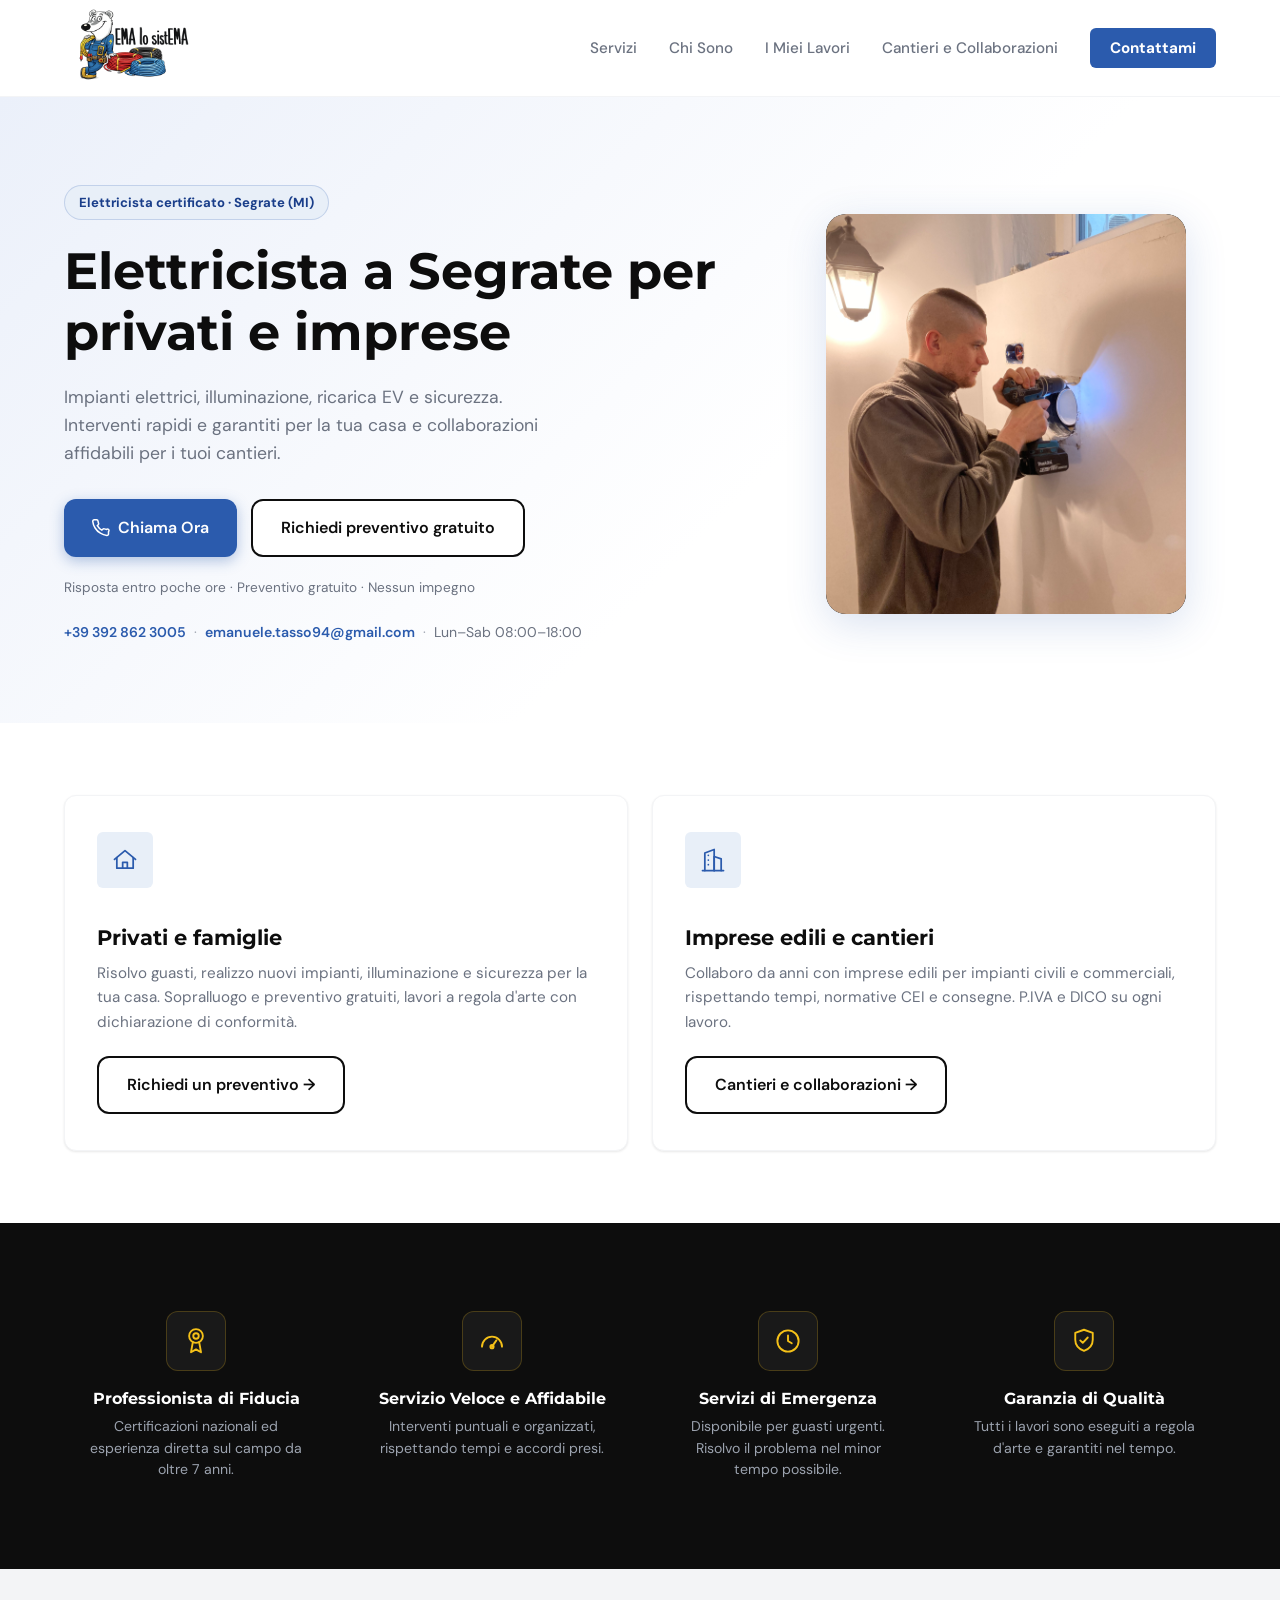
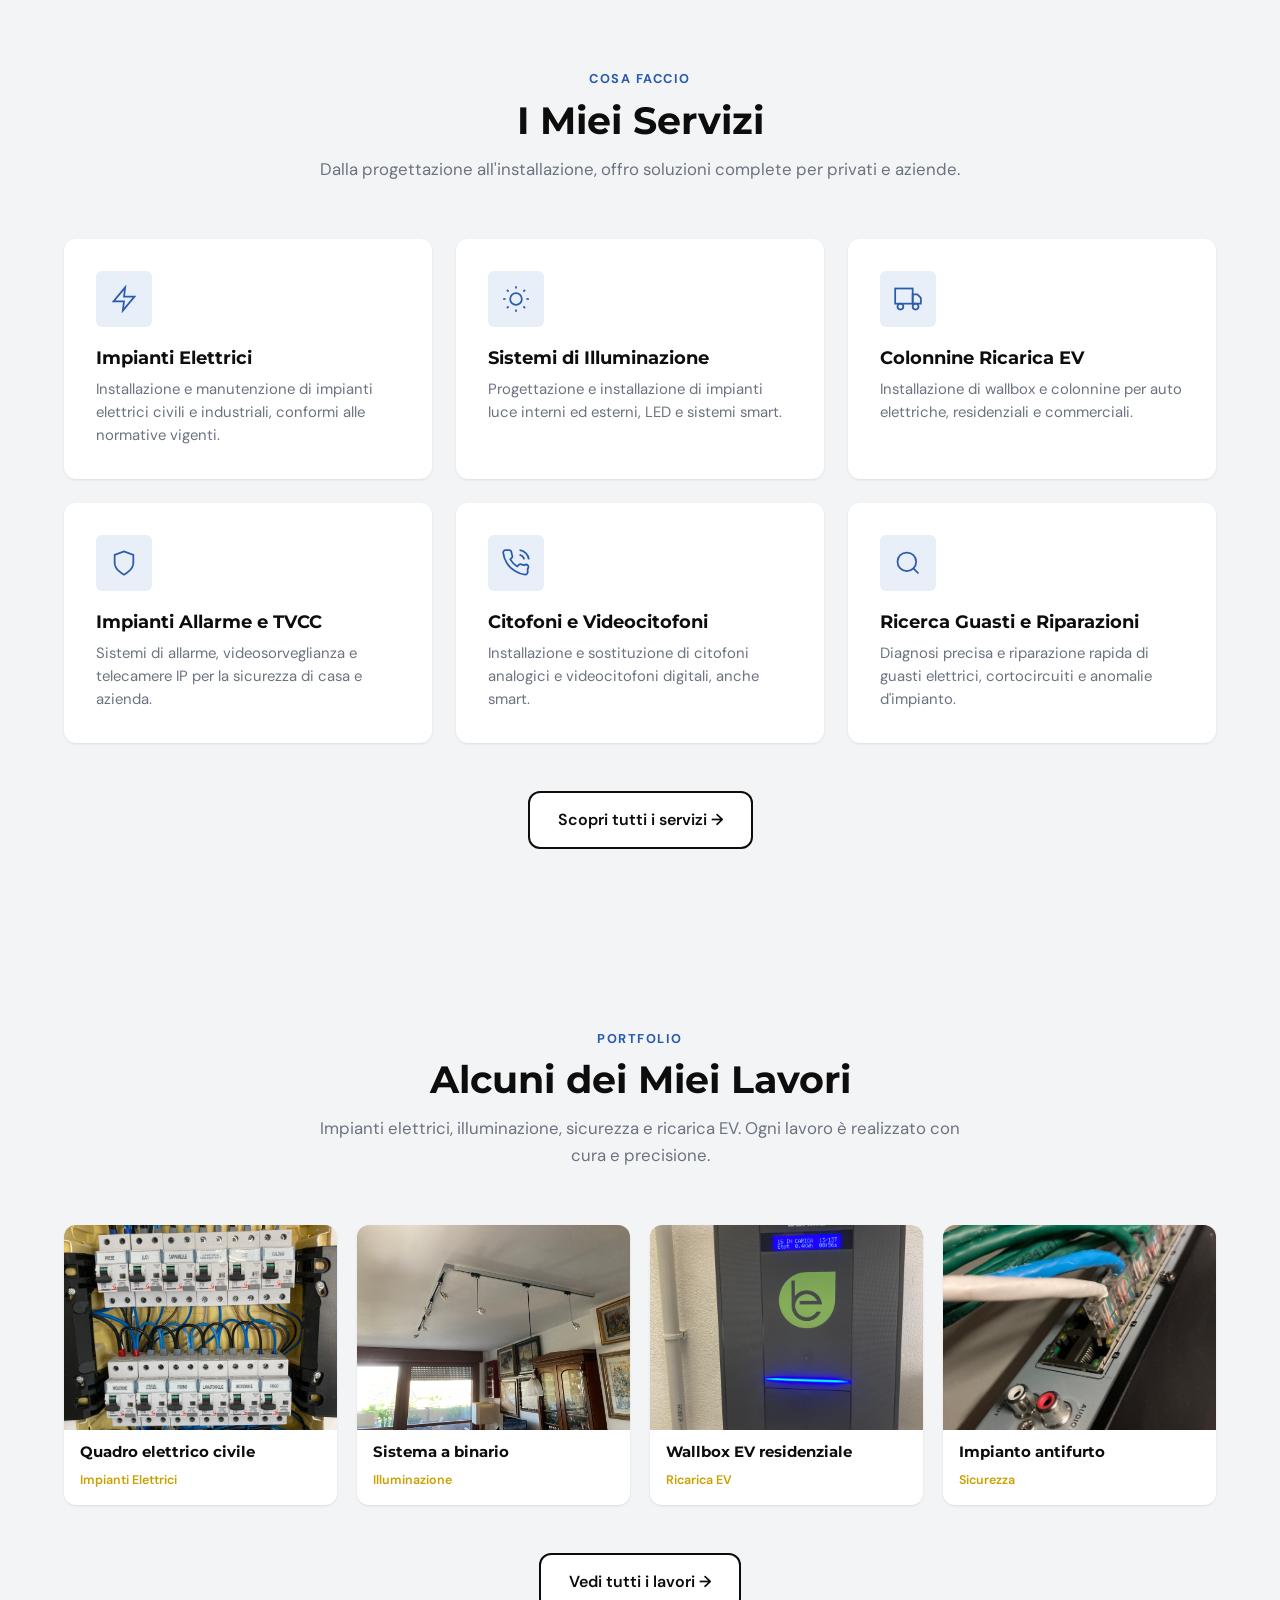
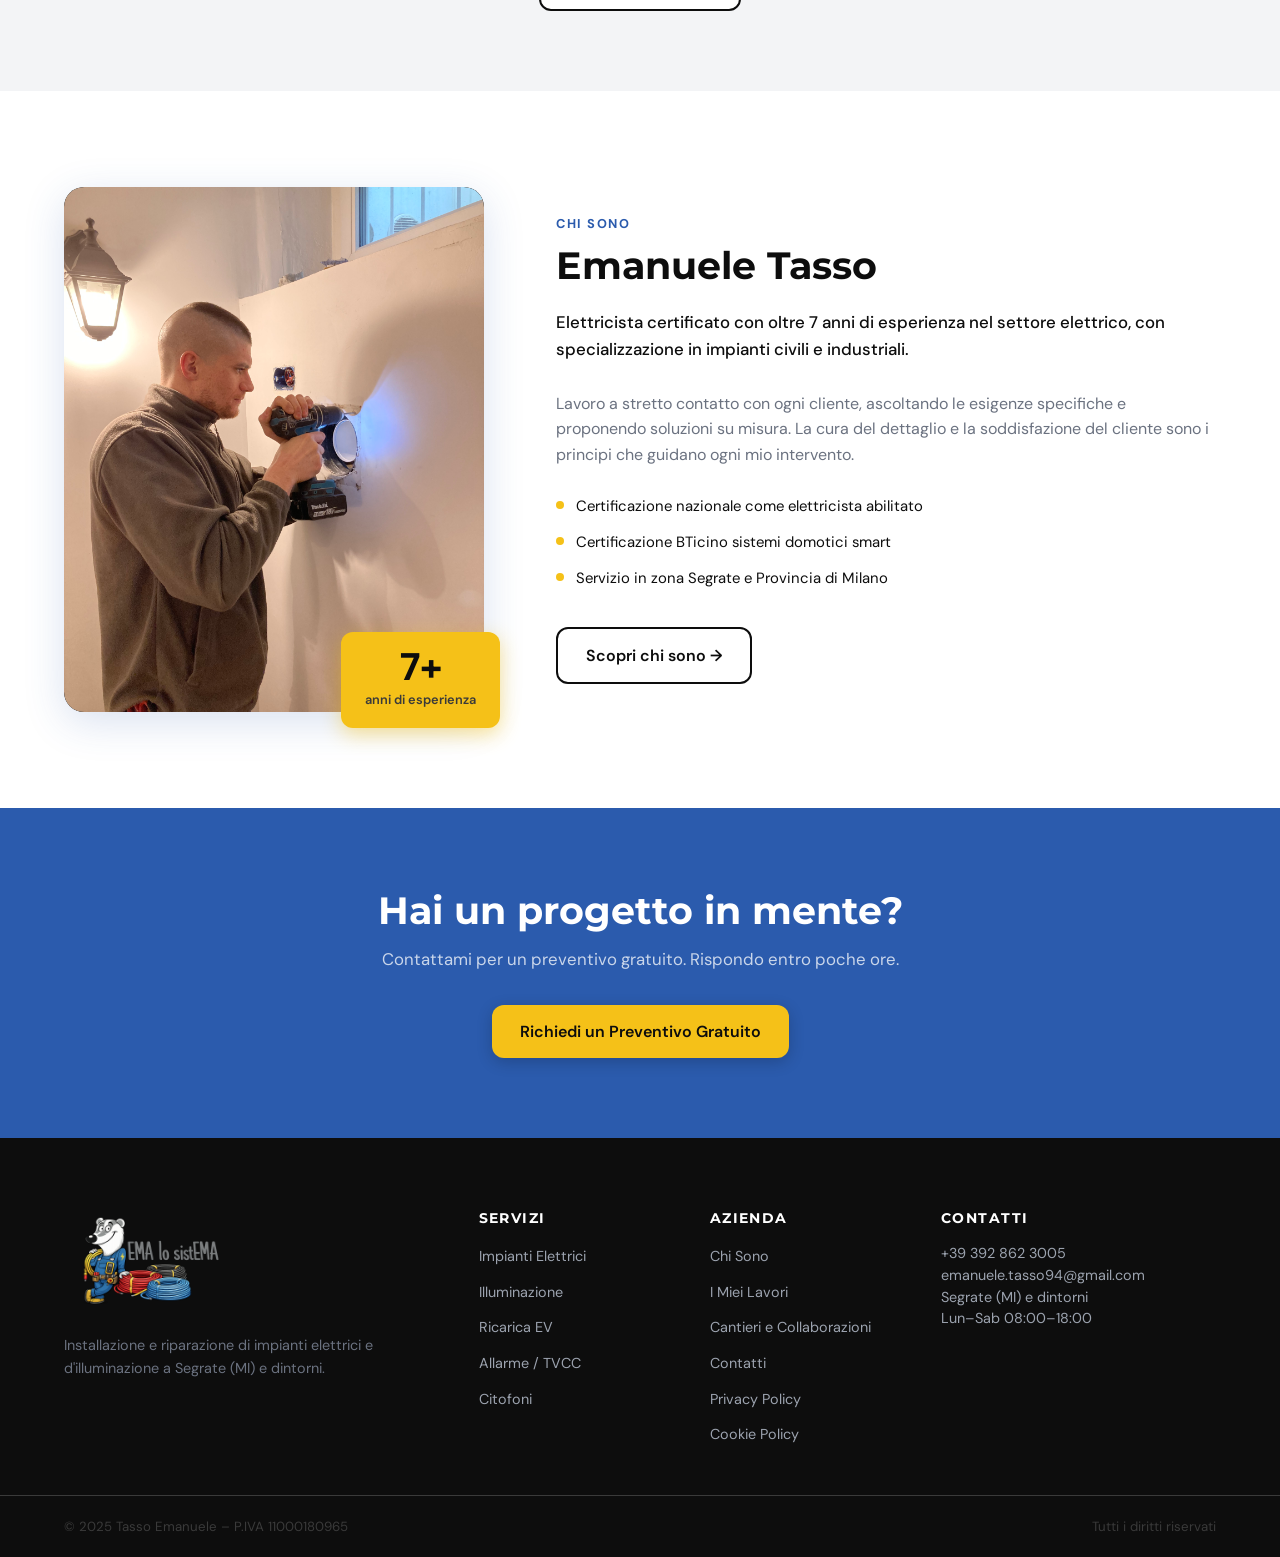
==== index.html @ 98654648 "Aggiungi area imprese edili, blocco home e FAQ B2B - Nuova pagina cantieri-collaborazioni.html (stil" ====
<!DOCTYPE html>
<html lang="it">
<head>
  <meta charset="UTF-8" />
  <meta name="viewport" content="width=device-width, initial-scale=1.0" />
  <meta name="description" content="Ema Lo Sistema – Installazione e riparazione di impianti elettrici e d'illuminazione a Segrate. Contatta Emanuele Tasso, elettricista certificato con oltre 7 anni di esperienza." />
  <meta name="keywords" content="elettricista Segrate, impianti elettrici, illuminazione, colonnine ricarica auto elettriche, impianti allarme, videosorveglianza, citofoni, Emanuele Tasso" />
  <title>Ema Lo Sistema – Elettricista a Segrate</title>
  <link rel="stylesheet" href="css/style.css" />
  <link rel="preconnect" href="https://fonts.googleapis.com" />
  <link rel="preconnect" href="https://fonts.gstatic.com" crossorigin />
  <link href="https://fonts.googleapis.com/css2?family=Montserrat:wght@700;800;900&family=DM+Sans:wght@400;500;600&display=swap" rel="stylesheet" />
  <script type="application/ld+json">
  {
    "@context": "https://schema.org",
    "@type": "Electrician",
    "name": "Ema Lo Sistema – Emanuele Tasso",
    "image": "https://biancafalcone95.github.io/EmaLoSistEMA/images/profilo.jpg",
    "logo": "https://biancafalcone95.github.io/EmaLoSistEMA/images/logo.png",
    "url": "https://biancafalcone95.github.io/EmaLoSistEMA/",
    "telephone": "+39 392 862 3005",
    "email": "emanuele.tasso94@gmail.com",
    "priceRange": "€€",
    "address": {
      "@type": "PostalAddress",
      "addressLocality": "Segrate",
      "addressRegion": "MI",
      "addressCountry": "IT"
    },
    "areaServed": [
      { "@type": "City", "name": "Segrate" },
      { "@type": "City", "name": "Pioltello" },
      { "@type": "City", "name": "Vimodrone" },
      { "@type": "City", "name": "Cernusco sul Naviglio" },
      { "@type": "City", "name": "San Donato Milanese" },
      { "@type": "City", "name": "Milano" }
    ],
    "openingHoursSpecification": [
      {
        "@type": "OpeningHoursSpecification",
        "dayOfWeek": ["Monday","Tuesday","Wednesday","Thursday","Friday","Saturday"],
        "opens": "08:00",
        "closes": "18:00"
      }
    ],
    "description": "Elettricista certificato a Segrate (MI) con oltre 7 anni di esperienza. Installazione e riparazione di impianti elettrici, illuminazione LED, colonnine di ricarica EV, allarmi, videosorveglianza e citofoni.",
    "founder": {
      "@type": "Person",
      "name": "Emanuele Tasso",
      "jobTitle": "Elettricista certificato"
    },
    "vatID": "11000180965",
    "hasOfferCatalog": {
      "@type": "OfferCatalog",
      "name": "Servizi elettrici",
      "itemListElement": [
        { "@type": "Offer", "itemOffered": { "@type": "Service", "name": "Impianti elettrici civili e industriali" } },
        { "@type": "Offer", "itemOffered": { "@type": "Service", "name": "Sistemi di illuminazione LED e smart" } },
        { "@type": "Offer", "itemOffered": { "@type": "Service", "name": "Colonnine ricarica EV / wallbox" } },
        { "@type": "Offer", "itemOffered": { "@type": "Service", "name": "Impianti allarme e videosorveglianza TVCC" } },
        { "@type": "Offer", "itemOffered": { "@type": "Service", "name": "Citofoni e videocitofoni" } },
        { "@type": "Offer", "itemOffered": { "@type": "Service", "name": "Ricerca guasti e riparazioni" } }
      ]
    }
  }
  </script>
</head>
<body>

  <!-- ===== HEADER ===== -->
  <header class="site-header" id="top">
    <div class="container header-inner">
      <a href="index.html" class="logo">
        <img src="images/logo.png" alt="Ema Lo Sistema" />
      </a>
      <nav class="main-nav" id="main-nav">
        <ul>
          <li><a href="servizi.html">Servizi</a></li>
          <li><a href="chi-siamo.html">Chi Sono</a></li>
          <li><a href="portfolio.html">I Miei Lavori</a></li>
          <li><a href="cantieri-collaborazioni.html">Cantieri e Collaborazioni</a></li>
          <li><a href="contatti.html" class="nav-cta">Contattami</a></li>
        </ul>
      </nav>
      <button class="burger" id="burger" aria-label="Menu" aria-expanded="false">
        <span></span><span></span><span></span>
      </button>
    </div>
  </header>

  <!-- ===== HERO ===== -->
  <section class="hero" id="hero">
    <div class="container hero-inner">
      <div class="hero-text">
        <span class="hero-badge">Elettricista certificato · Segrate (MI)</span>
        <h1>Elettricista a Segrate per privati e imprese</h1>
        <p class="hero-sub">Impianti elettrici, illuminazione, ricarica EV e sicurezza. Interventi rapidi e garantiti per la tua casa e collaborazioni affidabili per i tuoi cantieri.</p>
        <div class="hero-ctas">
          <a href="tel:+393928623005" class="btn btn-primary">
            <svg viewBox="0 0 24 24" fill="none" stroke="currentColor" stroke-width="2"><path d="M22 16.92v3a2 2 0 0 1-2.18 2 19.79 19.79 0 0 1-8.63-3.07A19.5 19.5 0 0 1 4.14 12 19.79 19.79 0 0 1 1.07 3.4 2 2 0 0 1 3.05 1h3a2 2 0 0 1 2 1.72c.127.96.361 1.903.7 2.81a2 2 0 0 1-.45 2.11L7.09 8.91a16 16 0 0 0 6 6l1.27-1.27a2 2 0 0 1 2.11-.45c.907.339 1.85.573 2.81.7A2 2 0 0 1 22 16.92z"/></svg>
            Chiama Ora
          </a>
          <a href="contatti.html" class="btn btn-secondary">Richiedi preventivo gratuito</a>
        </div>
        <p class="hero-reassurance">Risposta entro poche ore · Preventivo gratuito · Nessun impegno</p>
        <div class="hero-contact-bar">
          <a href="tel:+393928623005">+39 392 862 3005</a>
          <span class="sep">·</span>
          <a href="mailto:emanuele.tasso94@gmail.com">emanuele.tasso94@gmail.com</a>
          <span class="sep">·</span>
          <span>Lun–Sab 08:00–18:00</span>
        </div>
      </div>
      <div class="hero-image">
        <div class="hero-image-placeholder">
          <img src="images/profilo.jpg" alt="Emanuele Tasso – Elettricista" class="hero-photo" />
        </div>
      </div>
    </div>
  </section>

  <!-- ===== A CHI MI RIVOLGO ===== -->
  <section class="audience">
    <div class="container">
      <div class="audience-grid">
        <div class="audience-card">
          <div class="service-icon-wrap">
            <svg viewBox="0 0 24 24" fill="none" stroke="currentColor" stroke-width="1.5" stroke-linecap="round" stroke-linejoin="round"><path d="M3 11.5 12 4l9 7.5"/><path d="M5 10v9h14v-9"/><path d="M10 19v-5h4v5"/></svg>
          </div>
          <h3>Privati e famiglie</h3>
          <p>Risolvo guasti, realizzo nuovi impianti, illuminazione e sicurezza per la tua casa. Sopralluogo e preventivo gratuiti, lavori a regola d'arte con dichiarazione di conformità.</p>
          <a href="contatti.html" class="btn btn-secondary">Richiedi un preventivo →</a>
        </div>
        <div class="audience-card">
          <div class="service-icon-wrap">
            <svg viewBox="0 0 24 24" fill="none" stroke="currentColor" stroke-width="1.5" stroke-linecap="round" stroke-linejoin="round"><path d="M3 21h18"/><path d="M5 21V6l8-3v18"/><path d="M13 21V9l6 2v10"/><path d="M8 8h0M8 12h0M8 16h0"/></svg>
          </div>
          <h3>Imprese edili e cantieri</h3>
          <p>Collaboro da anni con imprese edili per impianti civili e commerciali, rispettando tempi, normative CEI e consegne. P.IVA e DICO su ogni lavoro.</p>
          <a href="cantieri-collaborazioni.html" class="btn btn-secondary">Cantieri e collaborazioni →</a>
        </div>
      </div>
    </div>
  </section>

  <!-- ===== VALUE PROPS ===== -->
  <section class="value-props">
    <div class="container value-grid">
      <div class="value-card">
        <div class="value-icon">
          <svg viewBox="0 0 24 24" fill="none" stroke="currentColor" stroke-width="1.5" stroke-linecap="round" stroke-linejoin="round"><circle cx="12" cy="8" r="5.5"/><circle cx="12" cy="8" r="2.2"/><path d="M9.5 12.7 8 21l4-2.3L16 21l-1.5-8.3"/></svg>
        </div>
        <h3>Professionista di Fiducia</h3>
        <p>Certificazioni nazionali ed esperienza diretta sul campo da oltre 7 anni.</p>
      </div>
      <div class="value-card">
        <div class="value-icon">
          <svg viewBox="0 0 24 24" fill="none" stroke="currentColor" stroke-width="1.5" stroke-linecap="round" stroke-linejoin="round"><path d="M4 16.5a8 8 0 0 1 16 0"/><path d="M12 16.5 15.5 11.5"/><circle cx="12" cy="16.5" r="1.3"/></svg>
        </div>
        <h3>Servizio Veloce e Affidabile</h3>
        <p>Interventi puntuali e organizzati, rispettando tempi e accordi presi.</p>
      </div>
      <div class="value-card">
        <div class="value-icon">
          <svg viewBox="0 0 24 24" fill="none" stroke="currentColor" stroke-width="1.5" stroke-linecap="round" stroke-linejoin="round"><circle cx="12" cy="12" r="8.5"/><path d="M12 7.5V12l3 1.8"/></svg>
        </div>
        <h3>Servizi di Emergenza</h3>
        <p>Disponibile per guasti urgenti. Risolvo il problema nel minor tempo possibile.</p>
      </div>
      <div class="value-card">
        <div class="value-icon">
          <svg viewBox="0 0 24 24" fill="none" stroke="currentColor" stroke-width="1.5" stroke-linecap="round" stroke-linejoin="round"><path d="M12 3 19 5.5v5.5c0 4.4-2.9 7.4-7 8.9-4.1-1.5-7-4.5-7-8.9V5.5L12 3z"/><path d="M9 11.5l2 2 4-4.3"/></svg>
        </div>
        <h3>Garanzia di Qualità</h3>
        <p>Tutti i lavori sono eseguiti a regola d'arte e garantiti nel tempo.</p>
      </div>
    </div>
  </section>

  <!-- ===== SERVIZI (PREVIEW) ===== -->
  <section class="services" id="servizi">
    <div class="container">
      <div class="section-header">
        <span class="section-label">Cosa faccio</span>
        <h2>I Miei Servizi</h2>
        <p>Dalla progettazione all'installazione, offro soluzioni complete per privati e aziende.</p>
      </div>
      <div class="services-grid">

        <div class="service-card">
          <div class="service-icon-wrap">
            <svg viewBox="0 0 24 24" fill="none" stroke="currentColor" stroke-width="1.5"><path d="M13 2L3 14h9l-1 8 10-12h-9l1-8z"/></svg>
          </div>
          <h3>Impianti Elettrici</h3>
          <p>Installazione e manutenzione di impianti elettrici civili e industriali, conformi alle normative vigenti.</p>
        </div>

        <div class="service-card">
          <div class="service-icon-wrap">
            <svg viewBox="0 0 24 24" fill="none" stroke="currentColor" stroke-width="1.5"><circle cx="12" cy="12" r="5"/><line x1="12" y1="1" x2="12" y2="3"/><line x1="12" y1="21" x2="12" y2="23"/><line x1="4.22" y1="4.22" x2="5.64" y2="5.64"/><line x1="18.36" y1="18.36" x2="19.78" y2="19.78"/><line x1="1" y1="12" x2="3" y2="12"/><line x1="21" y1="12" x2="23" y2="12"/><line x1="4.22" y1="19.78" x2="5.64" y2="18.36"/><line x1="18.36" y1="5.64" x2="19.78" y2="4.22"/></svg>
          </div>
          <h3>Sistemi di Illuminazione</h3>
          <p>Progettazione e installazione di impianti luce interni ed esterni, LED e sistemi smart.</p>
        </div>

        <div class="service-card">
          <div class="service-icon-wrap">
            <svg viewBox="0 0 24 24" fill="none" stroke="currentColor" stroke-width="1.5"><rect x="1" y="3" width="15" height="13"/><polygon points="16 8 20 8 23 11 23 16 16 16 16 8"/><circle cx="5.5" cy="18.5" r="2.5"/><circle cx="18.5" cy="18.5" r="2.5"/></svg>
          </div>
          <h3>Colonnine Ricarica EV</h3>
          <p>Installazione di wallbox e colonnine per auto elettriche, residenziali e commerciali.</p>
        </div>

        <div class="service-card">
          <div class="service-icon-wrap">
            <svg viewBox="0 0 24 24" fill="none" stroke="currentColor" stroke-width="1.5"><path d="M12 22s8-4 8-10V5l-8-3-8 3v7c0 6 8 10 8 10z"/></svg>
          </div>
          <h3>Impianti Allarme e TVCC</h3>
          <p>Sistemi di allarme, videosorveglianza e telecamere IP per la sicurezza di casa e azienda.</p>
        </div>

        <div class="service-card">
          <div class="service-icon-wrap">
            <svg viewBox="0 0 24 24" fill="none" stroke="currentColor" stroke-width="1.5"><path d="M15.05 5A5 5 0 0 1 19 8.95M15.05 1A9 9 0 0 1 23 8.94m-1 7.98v3a2 2 0 0 1-2.18 2 19.79 19.79 0 0 1-8.63-3.07A19.5 19.5 0 0 1 4.14 12 19.79 19.79 0 0 1 1.07 3.4 2 2 0 0 1 3.05 1h3a2 2 0 0 1 2 1.72c.127.96.361 1.903.7 2.81a2 2 0 0 1-.45 2.11L7.09 8.91a16 16 0 0 0 6 6l1.27-1.27a2 2 0 0 1 2.11-.45c.907.339 1.85.573 2.81.7A2 2 0 0 1 22 16.92z"/></svg>
          </div>
          <h3>Citofoni e Videocitofoni</h3>
          <p>Installazione e sostituzione di citofoni analogici e videocitofoni digitali, anche smart.</p>
        </div>

        <div class="service-card">
          <div class="service-icon-wrap">
            <svg viewBox="0 0 24 24" fill="none" stroke="currentColor" stroke-width="1.5"><circle cx="11" cy="11" r="8"/><line x1="21" y1="21" x2="16.65" y2="16.65"/></svg>
          </div>
          <h3>Ricerca Guasti e Riparazioni</h3>
          <p>Diagnosi precisa e riparazione rapida di guasti elettrici, cortocircuiti e anomalie d'impianto.</p>
        </div>

      </div>
      <div class="section-cta">
        <a href="servizi.html" class="btn btn-secondary">Scopri tutti i servizi →</a>
      </div>
    </div>
  </section>

  <!-- ===== PORTFOLIO (TEASER) ===== -->
  <section class="portfolio portfolio-teaser-section">
    <div class="container">
      <div class="section-header">
        <span class="section-label">Portfolio</span>
        <h2>Alcuni dei Miei Lavori</h2>
        <p>Impianti elettrici, illuminazione, sicurezza e ricarica EV. Ogni lavoro è realizzato con cura e precisione.</p>
      </div>
      <div class="portfolio-grid">
        <div class="portfolio-item" data-category="elettrico">
          <img src="images/portfolio/elettrico-quadro-civile.jpg" alt="Quadro elettrico civile" class="portfolio-img" loading="lazy" />
          <div class="portfolio-caption"><h4>Quadro elettrico civile</h4><span>Impianti Elettrici</span></div>
        </div>
        <div class="portfolio-item" data-category="illuminazione">
          <img src="images/portfolio/illuminazione-binario.jpg" alt="Sistema binario illuminazione" class="portfolio-img" loading="lazy" />
          <div class="portfolio-caption"><h4>Sistema a binario</h4><span>Illuminazione</span></div>
        </div>
        <div class="portfolio-item" data-category="ev">
          <img src="images/portfolio/ev-wallbox.jpg" alt="Wallbox EV installata" class="portfolio-img" loading="lazy" />
          <div class="portfolio-caption"><h4>Wallbox EV residenziale</h4><span>Ricarica EV</span></div>
        </div>
        <div class="portfolio-item" data-category="sicurezza">
          <img src="images/portfolio/sicurezza-allarme-1.jpg" alt="Impianto allarme" class="portfolio-img" loading="lazy" />
          <div class="portfolio-caption"><h4>Impianto antifurto</h4><span>Sicurezza</span></div>
        </div>
      </div>
      <div class="section-cta">
        <a href="portfolio.html" class="btn btn-secondary">Vedi tutti i lavori →</a>
      </div>
    </div>
  </section>

  <!-- ===== CHI SONO (TEASER) ===== -->
  <section class="about" id="chi-sono">
    <div class="container about-inner">
      <div class="about-image">
        <div class="about-image-placeholder">
          <img src="images/profilo.jpg" alt="Emanuele Tasso" class="about-photo" />
        </div>
        <div class="about-badge">
          <strong>7+</strong>
          <span>anni di esperienza</span>
        </div>
      </div>
      <div class="about-content">
        <span class="section-label">Chi sono</span>
        <h2>Emanuele Tasso</h2>
        <p class="about-lead">Elettricista certificato con oltre 7 anni di esperienza nel settore elettrico, con specializzazione in impianti civili e industriali.</p>
        <p>Lavoro a stretto contatto con ogni cliente, ascoltando le esigenze specifiche e proponendo soluzioni su misura. La cura del dettaglio e la soddisfazione del cliente sono i principi che guidano ogni mio intervento.</p>
        <ul class="about-certs">
          <li><span class="cert-dot"></span>Certificazione nazionale come elettricista abilitato</li>
          <li><span class="cert-dot"></span>Certificazione BTicino sistemi domotici smart</li>
          <li><span class="cert-dot"></span>Servizio in zona Segrate e Provincia di Milano</li>
        </ul>
        <a href="chi-siamo.html" class="btn btn-secondary">Scopri chi sono →</a>
      </div>
    </div>
  </section>

  <!-- ===== CTA STRIP ===== -->
  <section class="cta-strip">
    <div class="container">
      <h2>Hai un progetto in mente?</h2>
      <p>Contattami per un preventivo gratuito. Rispondo entro poche ore.</p>
      <a href="contatti.html" class="btn btn-primary">Richiedi un Preventivo Gratuito</a>
    </div>
  </section>

  <!-- ===== FOOTER ===== -->
  <footer class="site-footer">
    <div class="container footer-inner">
      <div class="footer-brand">
        <a href="index.html" class="logo">
          <img src="images/logo_footer.png" alt="Ema Lo Sistema" />
        </a>
        <p>Installazione e riparazione di impianti elettrici e d'illuminazione a Segrate (MI) e dintorni.</p>
      </div>
      <div class="footer-links">
        <h4>Servizi</h4>
        <ul>
          <li><a href="servizi.html">Impianti Elettrici</a></li>
          <li><a href="servizi.html">Illuminazione</a></li>
          <li><a href="servizi.html">Ricarica EV</a></li>
          <li><a href="servizi.html">Allarme / TVCC</a></li>
          <li><a href="servizi.html">Citofoni</a></li>
        </ul>
      </div>
      <div class="footer-links">
        <h4>Azienda</h4>
        <ul>
          <li><a href="chi-siamo.html">Chi Sono</a></li>
          <li><a href="portfolio.html">I Miei Lavori</a></li>
          <li><a href="cantieri-collaborazioni.html">Cantieri e Collaborazioni</a></li>
          <li><a href="contatti.html">Contatti</a></li>
          <li><a href="privacy.html">Privacy Policy</a></li>
          <li><a href="cookie.html">Cookie Policy</a></li>
        </ul>
      </div>
      <div class="footer-contact">
        <h4>Contatti</h4>
        <p><a href="tel:+393928623005">+39 392 862 3005</a></p>
        <p><a href="mailto:emanuele.tasso94@gmail.com">emanuele.tasso94@gmail.com</a></p>
        <p>Segrate (MI) e dintorni</p>
        <p>Lun–Sab 08:00–18:00</p>
      </div>
    </div>
    <div class="footer-bottom">
      <div class="container">
        <span>© 2025 Tasso Emanuele – P.IVA 11000180965</span>
        <span>Tutti i diritti riservati</span>
      </div>
    </div>
  </footer>

  <script src="js/main.js"></script>
</body>
</html>
---- css/style.css ----
/* =============================================
   EMA LO SISTEMA – Main Stylesheet
   ============================================= */

/* ---- Reset & Base ---- */
*, *::before, *::after { box-sizing: border-box; margin: 0; padding: 0; }

:root {
  /* Brand – Blu cobalto (tuta logo) */
  --blue: #2B5BAD;
  --blue-dark: #1A3E8A;
  --blue-light: #E8EFF8;
  --blue-mid: #3A6EC4;

  /* Accento – Giallo ambra (fulmine logo) */
  --yellow: #F5C118;
  --yellow-dark: #C9A000;
  --yellow-light: #FEF6D6;

  /* Neutri */
  --dark: #0D0D0D;
  --dark-800: #1A1A1A;
  --dark-700: #2A2A2A;
  --dark-600: #3A3A3A;
  --gray-500: #6B7280;
  --gray-400: #9CA3AF;
  --gray-100: #F3F4F6;
  --white: #FFFFFF;

  --radius-sm: 6px;
  --radius-md: 12px;
  --radius-lg: 20px;
  --shadow-sm: 0 1px 3px rgba(0,0,0,.06), 0 1px 2px rgba(0,0,0,.04);
  --shadow-md: 0 4px 16px rgba(0,0,0,.10);
  --shadow-lg: 0 10px 40px rgba(43,91,173,.18);
  --transition: 0.22s ease;
  --font: 'DM Sans', -apple-system, BlinkMacSystemFont, 'Segoe UI', sans-serif;
  --font-heading: 'Montserrat', -apple-system, BlinkMacSystemFont, sans-serif;
  --max-w: 1200px;
}

html { scroll-behavior: smooth; font-size: 16px; }

body {
  font-family: var(--font);
  color: var(--dark);
  background: var(--white);
  line-height: 1.6;
  -webkit-font-smoothing: antialiased;
}

h1, h2, h3, h4 {
  font-family: var(--font-heading);
}

a { color: inherit; text-decoration: none; }
img { max-width: 100%; display: block; }
ul { list-style: none; }

.container {
  max-width: var(--max-w);
  margin: 0 auto;
  padding: 0 24px;
}

/* ---- Typography ---- */
h1, h2, h3, h4 { line-height: 1.2; font-weight: 700; }
h1 { font-size: clamp(2rem, 5vw, 3.2rem); }
h2 { font-size: clamp(1.6rem, 4vw, 2.4rem); }
h3 { font-size: 1.2rem; }
p { color: var(--gray-500); }

/* ---- Buttons ---- */
.btn {
  display: inline-flex;
  align-items: center;
  gap: 8px;
  padding: 14px 28px;
  border-radius: var(--radius-md);
  font-weight: 600;
  font-size: 1rem;
  cursor: pointer;
  border: none;
  transition: transform var(--transition), box-shadow var(--transition), background var(--transition);
  white-space: nowrap;
}
.btn svg { width: 18px; height: 18px; flex-shrink: 0; }

.btn-primary {
  background: var(--blue);
  color: var(--white);
  box-shadow: 0 4px 14px rgba(43,91,173,.35);
}
.btn-primary:hover {
  background: var(--blue-dark);
  transform: translateY(-2px);
  box-shadow: 0 6px 20px rgba(43,91,173,.5);
}

.btn-secondary {
  background: var(--white);
  color: var(--dark);
  border: 2px solid var(--dark);
}
.btn-secondary:hover {
  background: var(--dark);
  color: var(--white);
  transform: translateY(-2px);
}

.btn-full { width: 100%; justify-content: center; }

/* ---- Section helpers ---- */
.section-label {
  display: inline-block;
  font-size: .8rem;
  font-weight: 700;
  text-transform: uppercase;
  letter-spacing: .12em;
  color: var(--blue);
  margin-bottom: 8px;
}
.section-header {
  text-align: center;
  max-width: 640px;
  margin: 0 auto 56px;
}
.section-header h2 { margin-bottom: 12px; }
.section-header p { font-size: 1.05rem; }

/* =============================================
   HEADER
   ============================================= */
.site-header {
  position: sticky;
  top: 0;
  z-index: 100;
  background: rgba(255,255,255,.95);
  backdrop-filter: blur(10px);
  border-bottom: 1px solid var(--gray-100);
  box-shadow: var(--shadow-sm);
}
.header-inner {
  display: flex;
  align-items: center;
  justify-content: space-between;
  height: 96px;
}

.logo {
  display: flex;
  align-items: center;
  gap: 8px;
  font-weight: 800;
  font-size: 1.2rem;
  color: var(--dark);
}
.logo-icon { font-size: 1.4rem; }
.logo-text { letter-spacing: -.01em; }

.main-nav ul {
  display: flex;
  align-items: center;
  gap: 32px;
}
.main-nav a {
  font-weight: 500;
  font-size: .95rem;
  color: var(--gray-500);
  transition: color var(--transition);
}
.main-nav a:hover { color: var(--dark); }
.main-nav .nav-cta {
  background: var(--blue);
  color: var(--white);
  padding: 10px 20px;
  border-radius: var(--radius-sm);
  font-weight: 700;
}
.main-nav .nav-cta:hover { background: var(--blue-dark); color: var(--white); }
.main-nav a.active { color: var(--blue); font-weight: 700; }

.burger {
  display: none;
  flex-direction: column;
  gap: 5px;
  background: none;
  border: none;
  cursor: pointer;
  padding: 4px;
}
.burger span {
  display: block;
  width: 24px;
  height: 2px;
  background: var(--dark);
  border-radius: 2px;
  transition: transform var(--transition), opacity var(--transition);
}
.burger.open span:nth-child(1) { transform: translateY(7px) rotate(45deg); }
.burger.open span:nth-child(2) { opacity: 0; }
.burger.open span:nth-child(3) { transform: translateY(-7px) rotate(-45deg); }

/* =============================================
   HERO
   ============================================= */
.hero {
  padding: 88px 0 80px;
  background: linear-gradient(135deg, #EBF0FA 0%, #FFFFFF 60%);
  overflow: hidden;
}
.hero-inner {
  display: grid;
  grid-template-columns: 1fr 420px;
  gap: 60px;
  align-items: center;
}

.hero-badge {
  display: inline-flex;
  align-items: center;
  gap: 6px;
  background: var(--blue-light);
  color: var(--blue-dark);
  font-size: .82rem;
  font-weight: 700;
  padding: 6px 14px;
  border-radius: 100px;
  margin-bottom: 20px;
  border: 1px solid rgba(43,91,173,.2);
}

.hero-text h1 {
  color: var(--dark);
  margin-bottom: 20px;
}
.hero-sub {
  font-size: 1.1rem;
  margin-bottom: 32px;
  max-width: 500px;
}
.hero-ctas {
  display: flex;
  gap: 14px;
  flex-wrap: wrap;
  margin-bottom: 28px;
}
.hero-contact-bar {
  display: flex;
  align-items: center;
  flex-wrap: wrap;
  gap: 8px;
  font-size: .88rem;
  color: var(--gray-500);
}
.hero-contact-bar a { color: var(--blue); font-weight: 600; }
.hero-contact-bar a:hover { color: var(--blue-dark); }
.sep { color: var(--gray-400); }

.hero-image {
  display: flex;
  justify-content: center;
}
.hero-image-placeholder {
  width: 360px;
  height: 400px;
  background: linear-gradient(145deg, var(--dark-700), var(--dark));
  border-radius: var(--radius-lg);
  display: flex;
  flex-direction: column;
  align-items: center;
  justify-content: center;
  gap: 10px;
  color: var(--white);
  font-weight: 600;
  font-size: 1rem;
  box-shadow: var(--shadow-lg);
}
.hero-image-placeholder .placeholder-icon { font-size: 4rem; }
.hero-image-placeholder .placeholder-sub { font-size: .85rem; color: var(--gray-400); }

/* =============================================
   VALUE PROPS
   ============================================= */
.value-props {
  background: var(--dark);
  padding: 64px 0;
}
.value-grid {
  display: grid;
  grid-template-columns: repeat(4, 1fr);
  gap: 32px;
}
.value-card {
  text-align: center;
  padding: 24px 16px;
}
.value-icon {
  width: 60px;
  height: 60px;
  margin: 0 auto 18px;
  border-radius: var(--radius-md);
  display: flex;
  align-items: center;
  justify-content: center;
  background: rgba(255,255,255,.05);
  border: 1px solid rgba(245,193,24,.22);
  transition: transform var(--transition), border-color var(--transition), background var(--transition);
}
.value-icon svg {
  width: 30px;
  height: 30px;
  stroke: var(--yellow);
  fill: none;
}
.value-card:hover .value-icon {
  transform: translateY(-3px);
  border-color: var(--yellow);
  background: rgba(245,193,24,.10);
}
.value-card h3 {
  color: var(--white);
  font-size: 1rem;
  margin-bottom: 8px;
}
.value-card p {
  color: var(--gray-400);
  font-size: .88rem;
  line-height: 1.55;
}

/* =============================================
   SERVICES
   ============================================= */
.services {
  padding: 96px 0;
  background: var(--gray-100);
}
.services-grid {
  display: grid;
  grid-template-columns: repeat(3, 1fr);
  gap: 24px;
}
.service-card {
  background: var(--white);
  padding: 32px;
  border-radius: var(--radius-md);
  box-shadow: var(--shadow-sm);
  transition: transform var(--transition), box-shadow var(--transition);
}
.service-card:hover {
  transform: translateY(-4px);
  box-shadow: var(--shadow-lg);
}
.service-icon-wrap {
  width: 56px;
  height: 56px;
  background: var(--blue-light);
  border-radius: var(--radius-sm);
  display: flex;
  align-items: center;
  justify-content: center;
  margin-bottom: 20px;
}
.service-icon-wrap svg {
  width: 28px;
  height: 28px;
  stroke: var(--blue);
}
.service-card h3 { color: var(--dark); margin-bottom: 10px; font-size: 1.1rem; }
.service-card p { font-size: .93rem; line-height: 1.55; }

/* =============================================
   ABOUT
   ============================================= */
.about {
  padding: 96px 0;
}
.about-inner {
  display: grid;
  grid-template-columns: 420px 1fr;
  gap: 72px;
  align-items: center;
}
.about-image { position: relative; }
.about-image-placeholder {
  width: 100%;
  aspect-ratio: 4/5;
  background: linear-gradient(145deg, var(--dark-700), var(--dark));
  border-radius: var(--radius-lg);
  display: flex;
  align-items: center;
  justify-content: center;
  font-size: 6rem;
  box-shadow: var(--shadow-lg);
}
.about-badge {
  position: absolute;
  bottom: -16px;
  right: -16px;
  background: var(--yellow);
  border-radius: var(--radius-md);
  padding: 16px 24px;
  text-align: center;
  box-shadow: 0 6px 20px rgba(245,193,24,.45);
}
.about-badge strong { display: block; font-size: 2.4rem; font-weight: 800; line-height: 1; color: var(--dark); }
.about-badge span { font-size: .8rem; font-weight: 600; color: var(--dark-600); }

.about-content .section-label { display: block; }
.about-content h2 { margin: 6px 0 20px; }
.about-lead { font-size: 1.05rem; color: var(--dark); font-weight: 500; margin-bottom: 16px; }
.about-content > p { margin-bottom: 28px; }

.about-certs {
  display: flex;
  flex-direction: column;
  gap: 12px;
  margin-bottom: 36px;
}
.about-certs li {
  display: flex;
  align-items: flex-start;
  gap: 12px;
  font-size: .93rem;
  color: var(--dark);
}
.cert-dot {
  flex-shrink: 0;
  width: 8px;
  height: 8px;
  background: var(--yellow);
  border-radius: 50%;
  margin-top: 6px;
}

/* =============================================
   PORTFOLIO
   ============================================= */
.portfolio {
  padding: 96px 0;
  background: var(--gray-100);
}

.portfolio-filters {
  display: flex;
  gap: 10px;
  flex-wrap: wrap;
  justify-content: center;
  margin-bottom: 40px;
}
.filter-btn {
  padding: 8px 20px;
  border-radius: 100px;
  border: 2px solid var(--dark);
  background: transparent;
  color: var(--dark);
  font-weight: 600;
  font-size: .88rem;
  cursor: pointer;
  transition: background var(--transition), color var(--transition);
}
.filter-btn.active, .filter-btn:hover {
  background: var(--blue);
  color: var(--white);
  border-color: var(--blue);
}

.portfolio-grid {
  display: grid;
  grid-template-columns: repeat(4, 1fr);
  gap: 20px;
}
.portfolio-item {
  background: var(--white);
  border-radius: var(--radius-md);
  overflow: hidden;
  box-shadow: var(--shadow-sm);
  transition: transform var(--transition), box-shadow var(--transition), opacity var(--transition);
}
.portfolio-item:hover {
  transform: translateY(-4px);
  box-shadow: var(--shadow-lg);
}
.portfolio-item.hidden {
  display: none;
}
.portfolio-img-placeholder {
  aspect-ratio: 4/3;
  background: linear-gradient(135deg, var(--dark-700), var(--dark-600));
  display: flex;
  align-items: center;
  justify-content: center;
  font-size: 3rem;
}
.portfolio-caption {
  padding: 14px 16px;
}
.portfolio-caption h4 { font-size: .93rem; color: var(--dark); margin-bottom: 4px; }
.portfolio-caption span { font-size: .78rem; color: var(--yellow-dark); font-weight: 600; }

/* =============================================
   CONTACT
   ============================================= */
.contact {
  padding: 96px 0;
}
.contact-inner {
  display: grid;
  grid-template-columns: 1fr 1fr;
  gap: 72px;
  align-items: start;
}
.contact-info .section-label { display: block; }
.contact-info h2 { margin: 6px 0 16px; }
.contact-info > p { margin-bottom: 36px; }

.contact-list {
  display: flex;
  flex-direction: column;
  gap: 24px;
}
.contact-list li {
  display: flex;
  align-items: flex-start;
  gap: 16px;
}
.contact-icon {
  flex-shrink: 0;
  width: 44px;
  height: 44px;
  background: var(--blue-light);
  border-radius: var(--radius-sm);
  display: flex;
  align-items: center;
  justify-content: center;
}
.contact-icon svg { width: 20px; height: 20px; stroke: var(--blue); }
.contact-list strong { display: block; font-size: .85rem; color: var(--gray-400); text-transform: uppercase; letter-spacing: .06em; margin-bottom: 3px; }
.contact-list a, .contact-list span { font-size: .97rem; color: var(--dark); font-weight: 500; line-height: 1.5; }
.contact-list a:hover { color: var(--blue); }

/* Form */
.contact-form-wrap {
  background: var(--gray-100);
  padding: 40px;
  border-radius: var(--radius-lg);
}
.contact-form {
  display: flex;
  flex-direction: column;
  gap: 18px;
}
.form-row {
  display: grid;
  grid-template-columns: 1fr 1fr;
  gap: 16px;
}
.form-group { display: flex; flex-direction: column; gap: 6px; }
.form-group label { font-size: .88rem; font-weight: 600; color: var(--dark); }
.form-group input,
.form-group select,
.form-group textarea {
  padding: 12px 16px;
  border: 1.5px solid #E5E7EB;
  border-radius: var(--radius-sm);
  font-family: var(--font);
  font-size: .95rem;
  color: var(--dark);
  background: var(--white);
  transition: border-color var(--transition), box-shadow var(--transition);
}
.form-group input:focus,
.form-group select:focus,
.form-group textarea:focus {
  outline: none;
  border-color: var(--blue);
  box-shadow: 0 0 0 3px rgba(43,91,173,.12);
}
.form-group input[type="file"] {
  cursor: pointer;
  padding: 10px 12px;
}
.file-hint { font-size: .78rem; color: var(--gray-400); }
.form-group textarea { resize: vertical; min-height: 100px; }

.form-notice {
  padding: 12px 16px;
  border-radius: var(--radius-sm);
  font-size: .9rem;
  font-weight: 500;
  display: none;
}
.form-notice.success {
  background: #ECFDF5;
  color: #065F46;
  border: 1px solid #A7F3D0;
  display: block;
}
.form-notice.error {
  background: #FEF2F2;
  color: #991B1B;
  border: 1px solid #FECACA;
  display: block;
}

/* =============================================
   FOOTER
   ============================================= */
.site-footer {
  background: var(--dark);
  color: var(--gray-400);
}
.footer-inner {
  display: grid;
  grid-template-columns: 2fr 1fr 1fr 1.5fr;
  gap: 48px;
  padding: 72px 24px 48px;
  max-width: var(--max-w);
  margin: 0 auto;
}
.footer-brand .logo { color: var(--white); margin-bottom: 14px; }
.footer-brand p { font-size: .9rem; line-height: 1.6; }

.footer-links h4,
.footer-contact h4 {
  color: var(--white);
  font-size: .88rem;
  text-transform: uppercase;
  letter-spacing: .1em;
  margin-bottom: 16px;
}
.footer-links ul { display: flex; flex-direction: column; gap: 10px; }
.footer-links a, .footer-contact a, .footer-contact p {
  font-size: .9rem;
  color: var(--gray-400);
  transition: color var(--transition);
  line-height: 1.5;
}
.footer-links a:hover, .footer-contact a:hover { color: var(--yellow); }

/* Logo header con immagine */
.logo img { height: 88px; width: auto; object-fit: contain; }
.site-footer .logo img { height: 110px; }

/* Portfolio immagini reali */
.portfolio-img {
  aspect-ratio: 4/3;
  width: 100%;
  object-fit: cover;
  display: block;
}

/* Hero/About foto profilo */
.hero-photo, .about-photo {
  width: 100%;
  height: 100%;
  object-fit: cover;
  border-radius: var(--radius-lg);
}
.hero-image-placeholder, .about-image-placeholder {
  overflow: hidden;
}

.footer-bottom {
  border-top: 1px solid var(--dark-600);
  padding: 20px 0;
}
.footer-bottom .container {
  display: flex;
  justify-content: space-between;
  flex-wrap: wrap;
  gap: 8px;
  font-size: .83rem;
  color: var(--dark-600);
}

/* ---- Fade-in animation ---- */
.fade-in {
  opacity: 0;
  transform: translateY(20px);
  transition: opacity 0.5s ease, transform 0.5s ease;
}
.fade-in.visible {
  opacity: 1;
  transform: translateY(0);
}

/* =============================================
   RESPONSIVE
   ============================================= */
@media (max-width: 1024px) {
  .hero-inner { grid-template-columns: 1fr; text-align: center; }
  .hero-image { display: none; }
  .hero-sub { max-width: 100%; }
  .hero-ctas { justify-content: center; }
  .hero-contact-bar { justify-content: center; }

  .value-grid { grid-template-columns: repeat(2, 1fr); }
  .services-grid { grid-template-columns: repeat(2, 1fr); }
  .about-inner { grid-template-columns: 1fr; }
  .about-image { max-width: 360px; margin: 0 auto; }
  .portfolio-grid { grid-template-columns: repeat(2, 1fr); }
  .contact-inner { grid-template-columns: 1fr; }
  .footer-inner { grid-template-columns: repeat(2, 1fr); }
}

@media (max-width: 768px) {
  .main-nav {
    display: none;
    position: absolute;
    top: 68px;
    left: 0;
    right: 0;
    background: var(--white);
    border-top: 1px solid var(--gray-100);
    border-bottom: 1px solid var(--gray-100);
    box-shadow: var(--shadow-md);
    padding: 16px 0;
  }
  .main-nav.open { display: block; }
  .main-nav ul { flex-direction: column; gap: 0; }
  .main-nav a {
    display: block;
    padding: 12px 24px;
    font-size: 1rem;
  }
  .main-nav .nav-cta { margin: 8px 24px; border-radius: var(--radius-sm); text-align: center; }
  .burger { display: flex; }

  .hero { padding: 60px 0; }
  .services-grid { grid-template-columns: 1fr; }
  .portfolio-grid { grid-template-columns: repeat(2, 1fr); }
  .form-row { grid-template-columns: 1fr; }
  .contact-form-wrap { padding: 24px; }
  .footer-inner { grid-template-columns: 1fr; gap: 32px; padding: 48px 24px 32px; }
  .footer-bottom .container { flex-direction: column; align-items: center; text-align: center; }
}

@media (max-width: 480px) {
  .portfolio-grid { grid-template-columns: 1fr; }
  .value-grid { grid-template-columns: 1fr; }
  .hero-ctas { flex-direction: column; }
  .btn { justify-content: center; }
}

/* =============================================
   MULTI-PAGE ADDITIONS
   ============================================= */

/* ---- Page Hero (inner pages) ---- */
.page-hero {
  background: linear-gradient(135deg, var(--blue-light) 0%, #f8faff 100%);
  padding: 72px 0 56px;
  border-bottom: 1px solid rgba(43,91,173,.08);
}
.page-hero h1 { margin-bottom: 12px; }
.page-hero p { font-size: 1.1rem; max-width: 600px; }

.page-breadcrumb {
  display: flex;
  align-items: center;
  gap: 8px;
  font-size: .85rem;
  color: var(--gray-400);
  margin-bottom: 16px;
}
.page-breadcrumb a { color: var(--blue); }
.page-breadcrumb a:hover { text-decoration: underline; }
.page-breadcrumb .sep { color: var(--gray-400); }

/* ---- Section CTA (centered button below a section) ---- */
.section-cta {
  text-align: center;
  margin-top: 48px;
}

/* ---- CTA Strip ---- */
.cta-strip {
  background: var(--blue);
  padding: 80px 0;
  text-align: center;
}
.cta-strip h2 {
  color: var(--white);
  margin-bottom: 12px;
}
.cta-strip p {
  color: rgba(255,255,255,.75);
  max-width: 520px;
  margin: 0 auto 32px;
  font-size: 1.05rem;
}
.cta-strip .btn-primary {
  background: var(--yellow);
  color: var(--dark);
  box-shadow: 0 4px 16px rgba(0,0,0,.20);
}
.cta-strip .btn-primary:hover {
  background: var(--yellow-dark);
  box-shadow: 0 6px 24px rgba(0,0,0,.30);
  transform: translateY(-2px);
}

/* ---- Services page large cards ---- */
.services-grid--large { grid-template-columns: repeat(auto-fill, minmax(340px, 1fr)); }
.service-card--large { padding: 36px 32px; }
.service-list {
  margin-top: 16px;
  display: flex;
  flex-direction: column;
  gap: 6px;
  list-style: none;
}
.service-list li {
  font-size: .9rem;
  color: var(--gray-500);
  padding-left: 18px;
  position: relative;
}
.service-list li::before {
  content: '–';
  position: absolute;
  left: 0;
  color: var(--blue);
  font-weight: 700;
}

/* ---- Value props light variant (chi-siamo) ---- */
.value-props--light {
  background: var(--gray-100);
  padding: 80px 0;
}
.value-props--light .section-header { margin-bottom: 48px; }
.value-props--light .value-icon {
  background: var(--blue-light);
  border-color: rgba(43,91,173,.18);
}
.value-props--light .value-icon svg { stroke: var(--blue); }
.value-props--light .value-card:hover .value-icon {
  border-color: var(--blue);
  background: #DDE8F6;
}

/* ---- Portfolio teaser (home) ---- */
.portfolio-teaser-section { background: var(--gray-100); padding: 80px 0; }

/* ---- Portfolio page top spacing ---- */
.portfolio-page { padding-top: 48px; }
.portfolio-page .portfolio-filters { margin-bottom: 40px; }

/* ---- About page spacing ---- */
.about-page { padding: 80px 0; }

/* ---- Contact page spacing ---- */
.contact-page { padding: 80px 0; }

/* ---- Services page spacing ---- */
.services-page { padding: 80px 0; }

/* ---- Responsive: page hero ---- */
@media (max-width: 768px) {
  .page-hero { padding: 56px 0 40px; }
  .services-grid--large { grid-template-columns: 1fr; }
  .cta-strip { padding: 56px 0; }
}

/* =============================================
   FAQ
   ============================================= */
.faq { padding: 96px 0; }
.faq-list { max-width: 760px; margin: 0 auto; }

.faq-item {
  background: var(--white);
  border: 1px solid var(--gray-100);
  border-radius: var(--radius-md);
  margin-bottom: 12px;
  box-shadow: var(--shadow-sm);
  overflow: hidden;
  transition: box-shadow var(--transition), border-color var(--transition);
}
.faq-item[open] {
  box-shadow: var(--shadow-md);
  border-color: rgba(43,91,173,.18);
}

.faq-item summary {
  list-style: none;
  cursor: pointer;
  padding: 20px 24px;
  font-weight: 600;
  font-size: 1rem;
  color: var(--dark);
  display: flex;
  justify-content: space-between;
  align-items: center;
  gap: 16px;
}
.faq-item summary::-webkit-details-marker { display: none; }
.faq-item summary::after {
  content: "+";
  flex-shrink: 0;
  font-size: 1.6rem;
  font-weight: 400;
  line-height: 1;
  color: var(--blue);
  transition: transform var(--transition);
}
.faq-item[open] summary::after { transform: rotate(45deg); }

.faq-item p {
  padding: 0 24px 22px;
  margin: 0;
  color: var(--gray-500);
  font-size: .95rem;
  line-height: 1.65;
}

@media (max-width: 768px) {
  .faq { padding: 64px 0; }
}

/* =============================================
   AUDIENCE (home) + CANTIERI
   ============================================= */
.hero-reassurance {
  font-size: .85rem;
  color: var(--gray-500);
  margin: -8px 0 22px;
}

.audience { padding: 72px 0; }
.audience-grid {
  display: grid;
  grid-template-columns: 1fr 1fr;
  gap: 24px;
}
.audience-card {
  display: flex;
  flex-direction: column;
  align-items: flex-start;
  background: var(--white);
  padding: 36px 32px;
  border-radius: var(--radius-md);
  box-shadow: var(--shadow-sm);
  border: 1px solid var(--gray-100);
  transition: transform var(--transition), box-shadow var(--transition);
}
.audience-card:hover {
  transform: translateY(-4px);
  box-shadow: var(--shadow-lg);
}
.audience-card h3 { color: var(--dark); margin: 18px 0 10px; font-size: 1.3rem; }
.audience-card p { font-size: .95rem; line-height: 1.6; margin-bottom: 22px; }
.audience-card .btn { margin-top: auto; }

.why-collab { padding: 96px 0; }
.why-collab-list { max-width: 560px; margin: 0 auto; }

.cta-strip-actions {
  display: flex;
  gap: 14px;
  justify-content: center;
  flex-wrap: wrap;
}

@media (max-width: 768px) {
  .audience-grid { grid-template-columns: 1fr; }
  .why-collab { padding: 64px 0; }
}
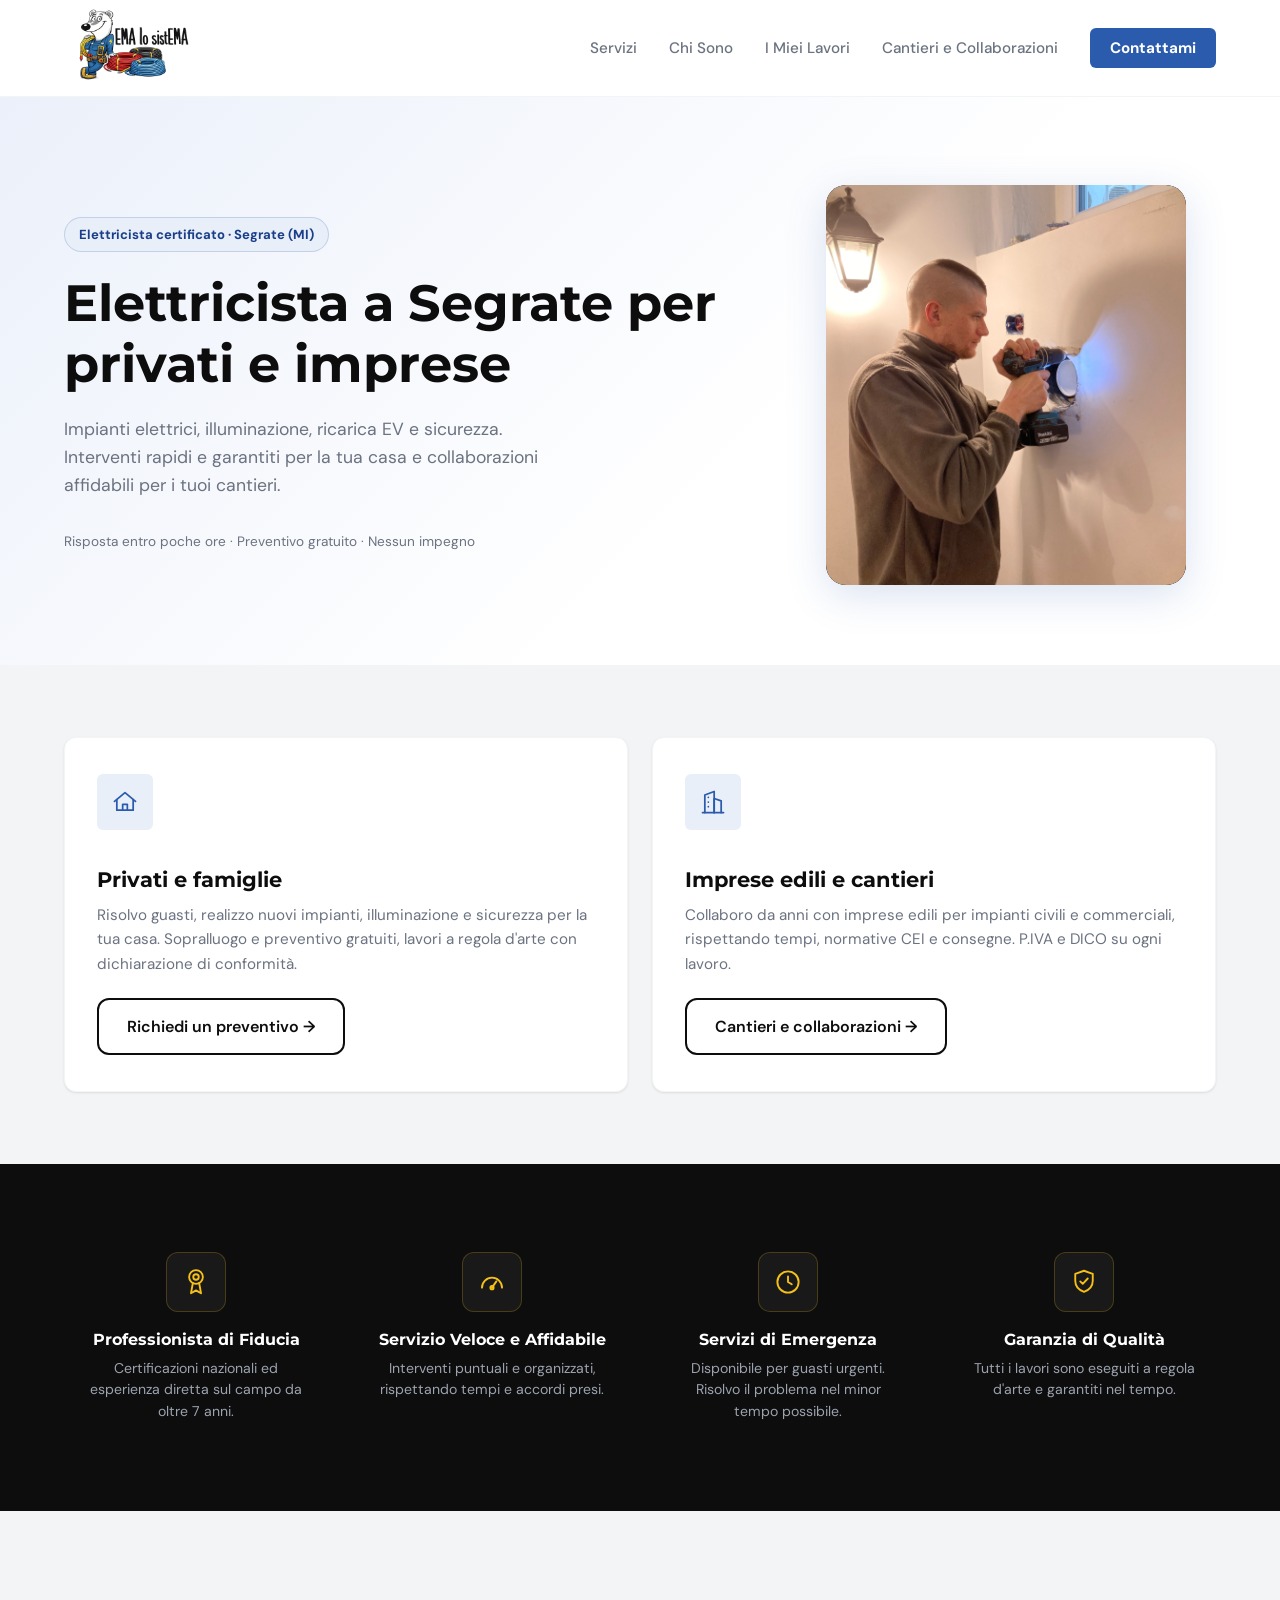
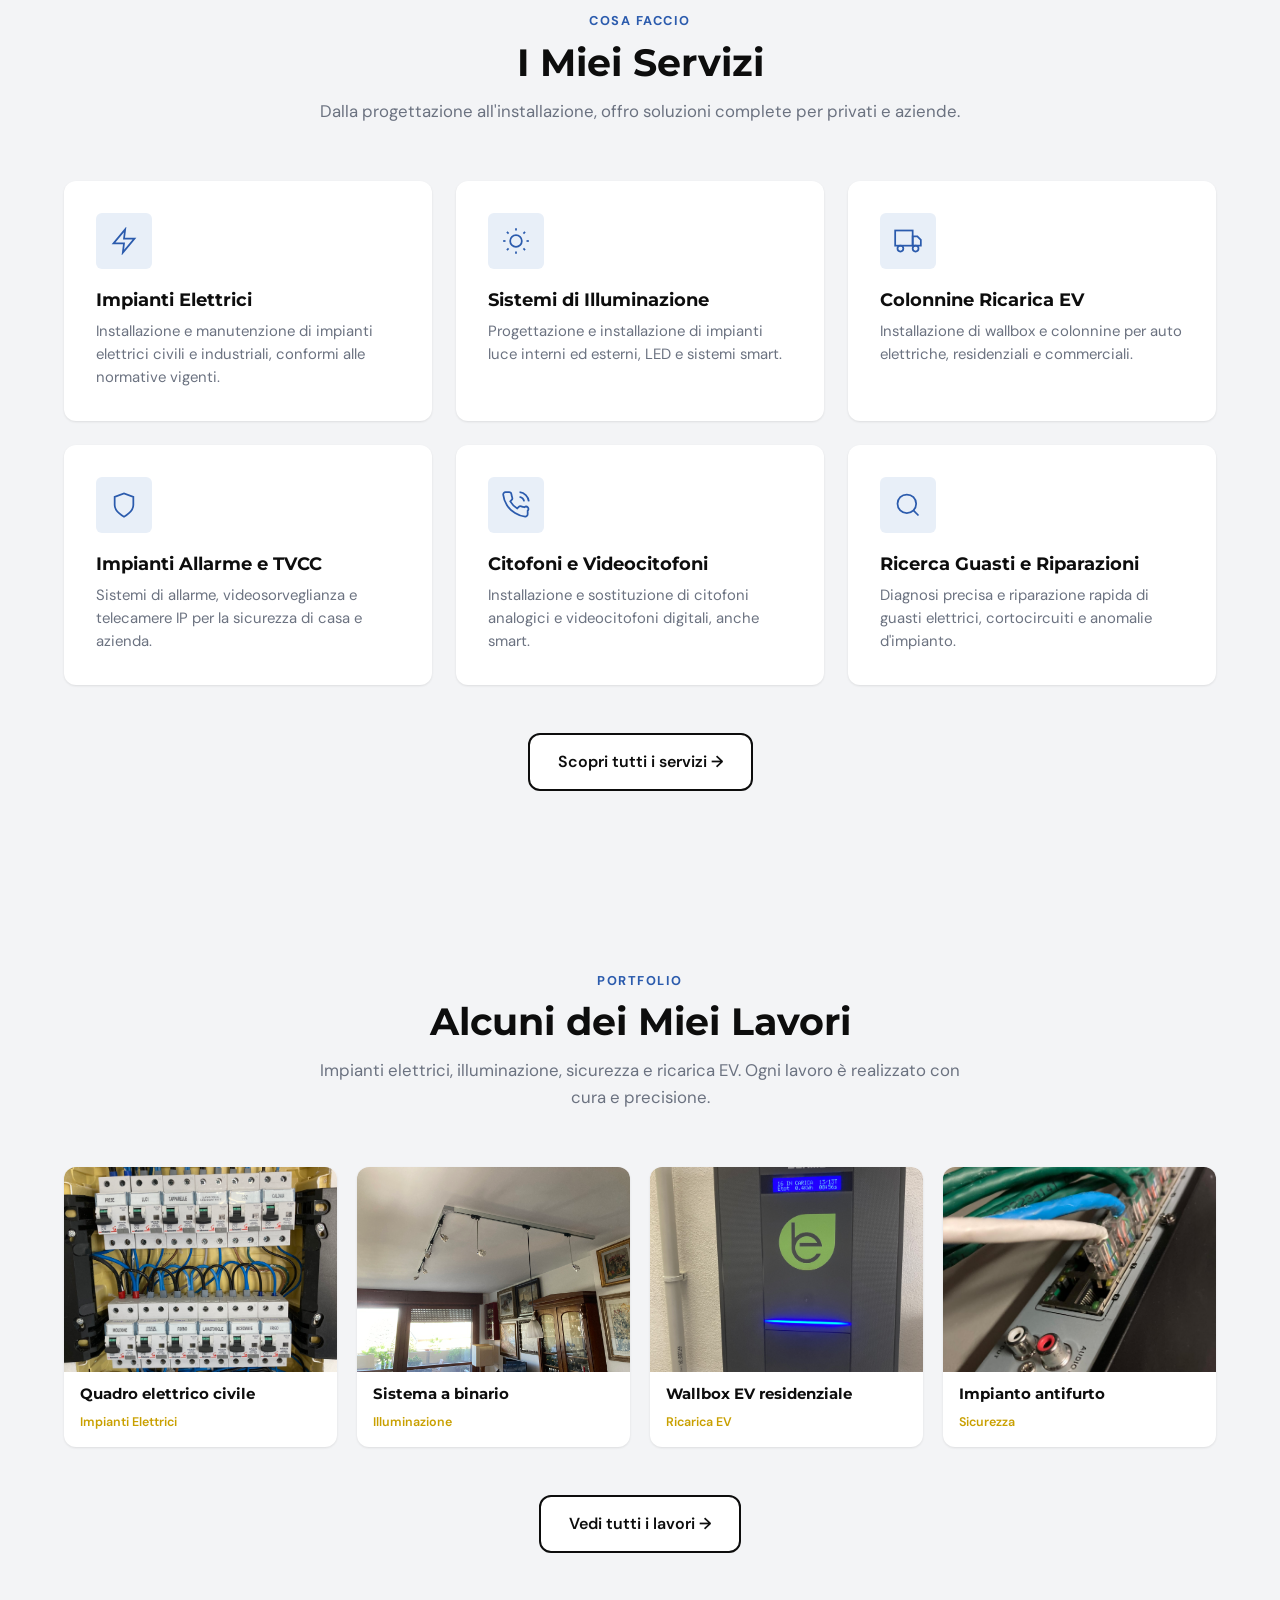
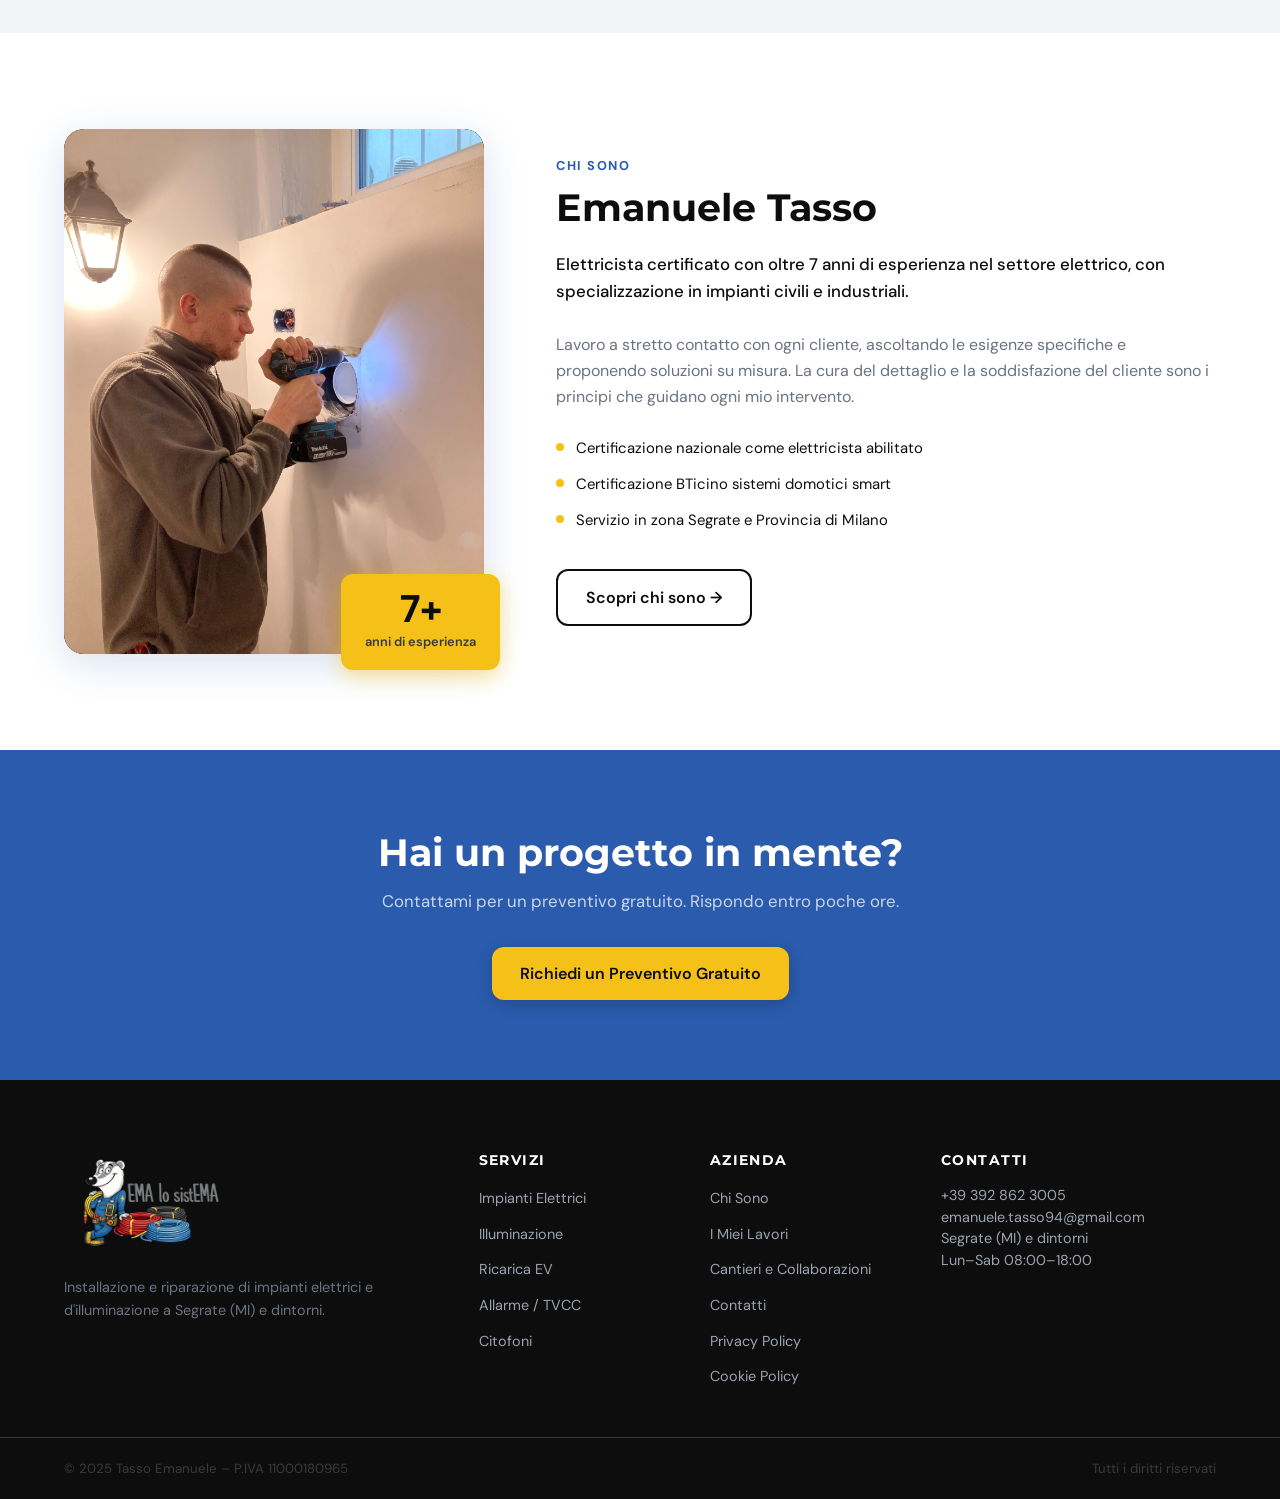
==== commit 34ef43ed: "Rimuovi CTA e contatti dall'hero della home, mantieni la riga di rassicurazione Co-Authored-By: Clau" ====
--- a/index.html
+++ b/index.html
@@ -95,21 +95,7 @@
         <span class="hero-badge">Elettricista certificato · Segrate (MI)</span>
         <h1>Elettricista a Segrate per privati e imprese</h1>
         <p class="hero-sub">Impianti elettrici, illuminazione, ricarica EV e sicurezza. Interventi rapidi e garantiti per la tua casa e collaborazioni affidabili per i tuoi cantieri.</p>
-        <div class="hero-ctas">
-          <a href="tel:+393928623005" class="btn btn-primary">
-            <svg viewBox="0 0 24 24" fill="none" stroke="currentColor" stroke-width="2"><path d="M22 16.92v3a2 2 0 0 1-2.18 2 19.79 19.79 0 0 1-8.63-3.07A19.5 19.5 0 0 1 4.14 12 19.79 19.79 0 0 1 1.07 3.4 2 2 0 0 1 3.05 1h3a2 2 0 0 1 2 1.72c.127.96.361 1.903.7 2.81a2 2 0 0 1-.45 2.11L7.09 8.91a16 16 0 0 0 6 6l1.27-1.27a2 2 0 0 1 2.11-.45c.907.339 1.85.573 2.81.7A2 2 0 0 1 22 16.92z"/></svg>
-            Chiama Ora
-          </a>
-          <a href="contatti.html" class="btn btn-secondary">Richiedi preventivo gratuito</a>
-        </div>
         <p class="hero-reassurance">Risposta entro poche ore · Preventivo gratuito · Nessun impegno</p>
-        <div class="hero-contact-bar">
-          <a href="tel:+393928623005">+39 392 862 3005</a>
-          <span class="sep">·</span>
-          <a href="mailto:emanuele.tasso94@gmail.com">emanuele.tasso94@gmail.com</a>
-          <span class="sep">·</span>
-          <span>Lun–Sab 08:00–18:00</span>
-        </div>
       </div>
       <div class="hero-image">
         <div class="hero-image-placeholder">
--- a/css/style.css
+++ b/css/style.css
@@ -927,10 +927,10 @@
 .hero-reassurance {
   font-size: .85rem;
   color: var(--gray-500);
-  margin: -8px 0 22px;
-}
-
-.audience { padding: 72px 0; }
+  margin: 0;
+}
+
+.audience { padding: 72px 0; background: var(--gray-100); }
 .audience-grid {
   display: grid;
   grid-template-columns: 1fr 1fr;
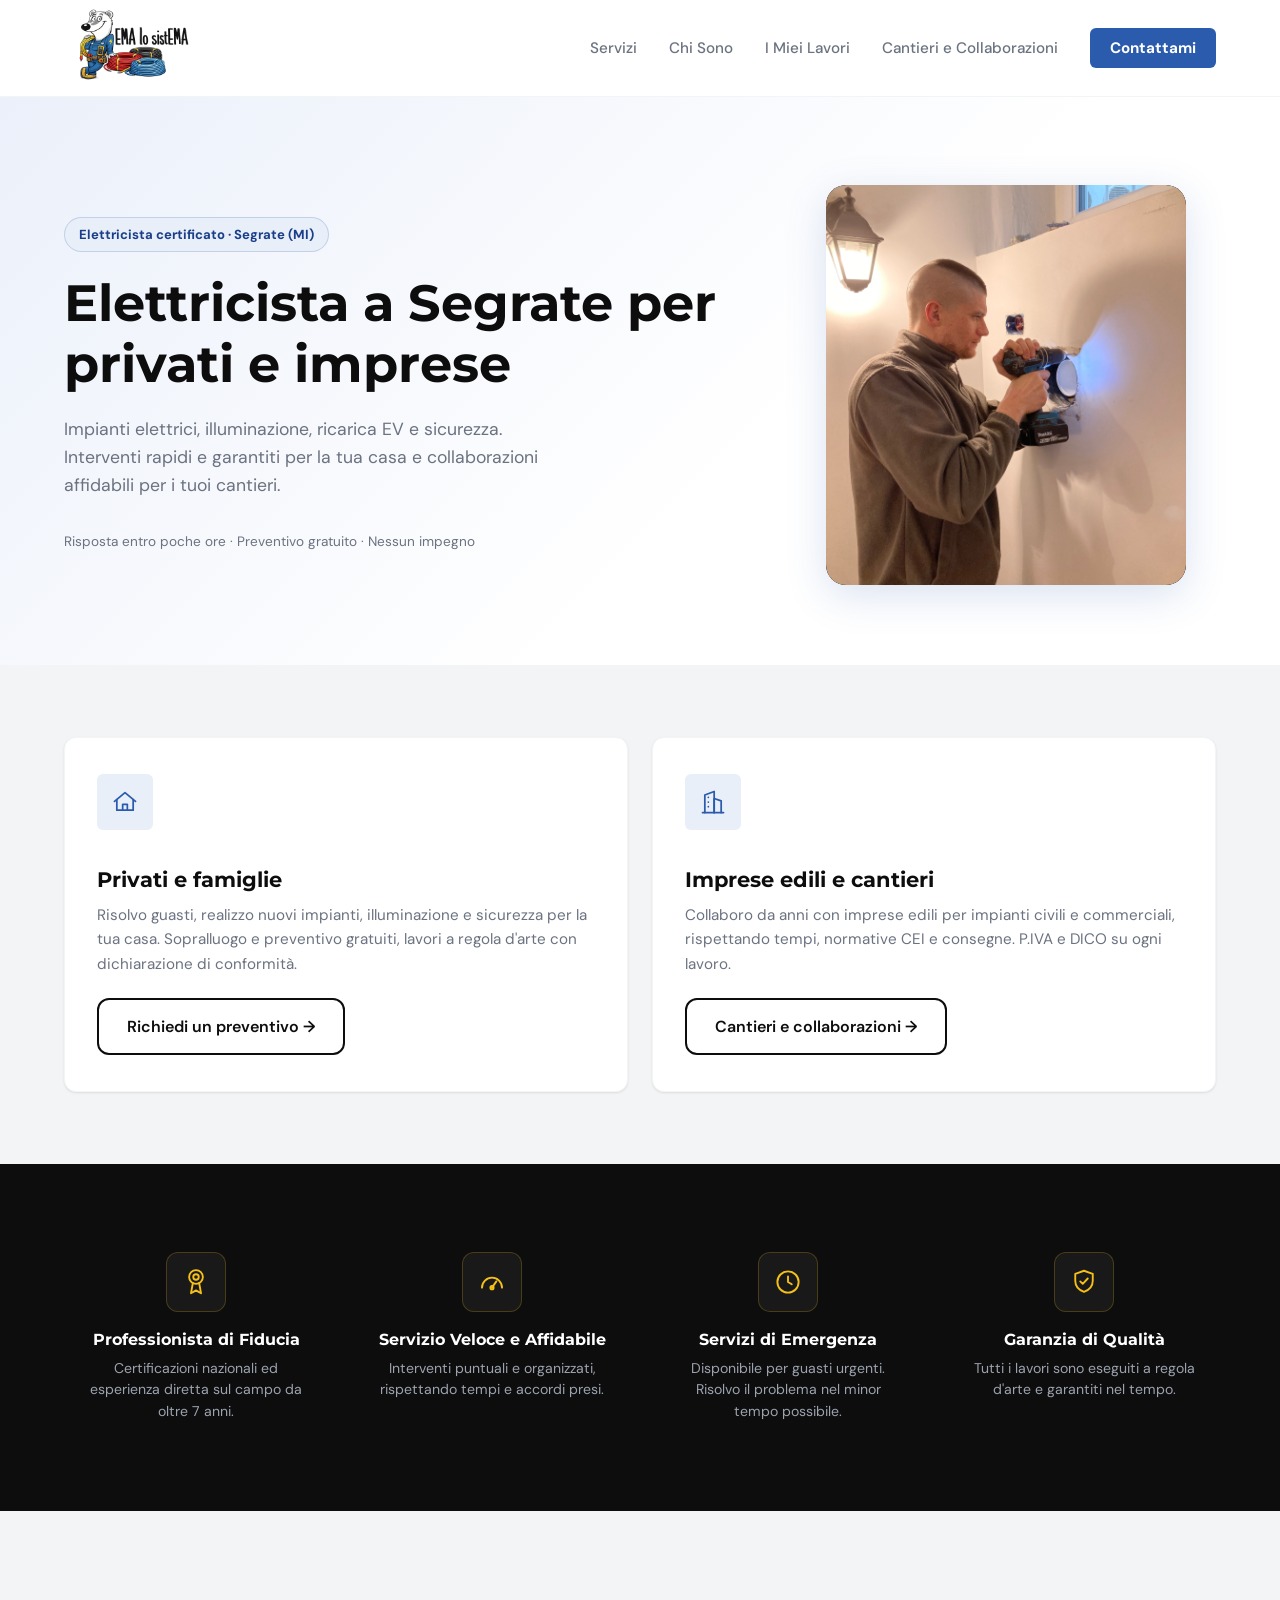
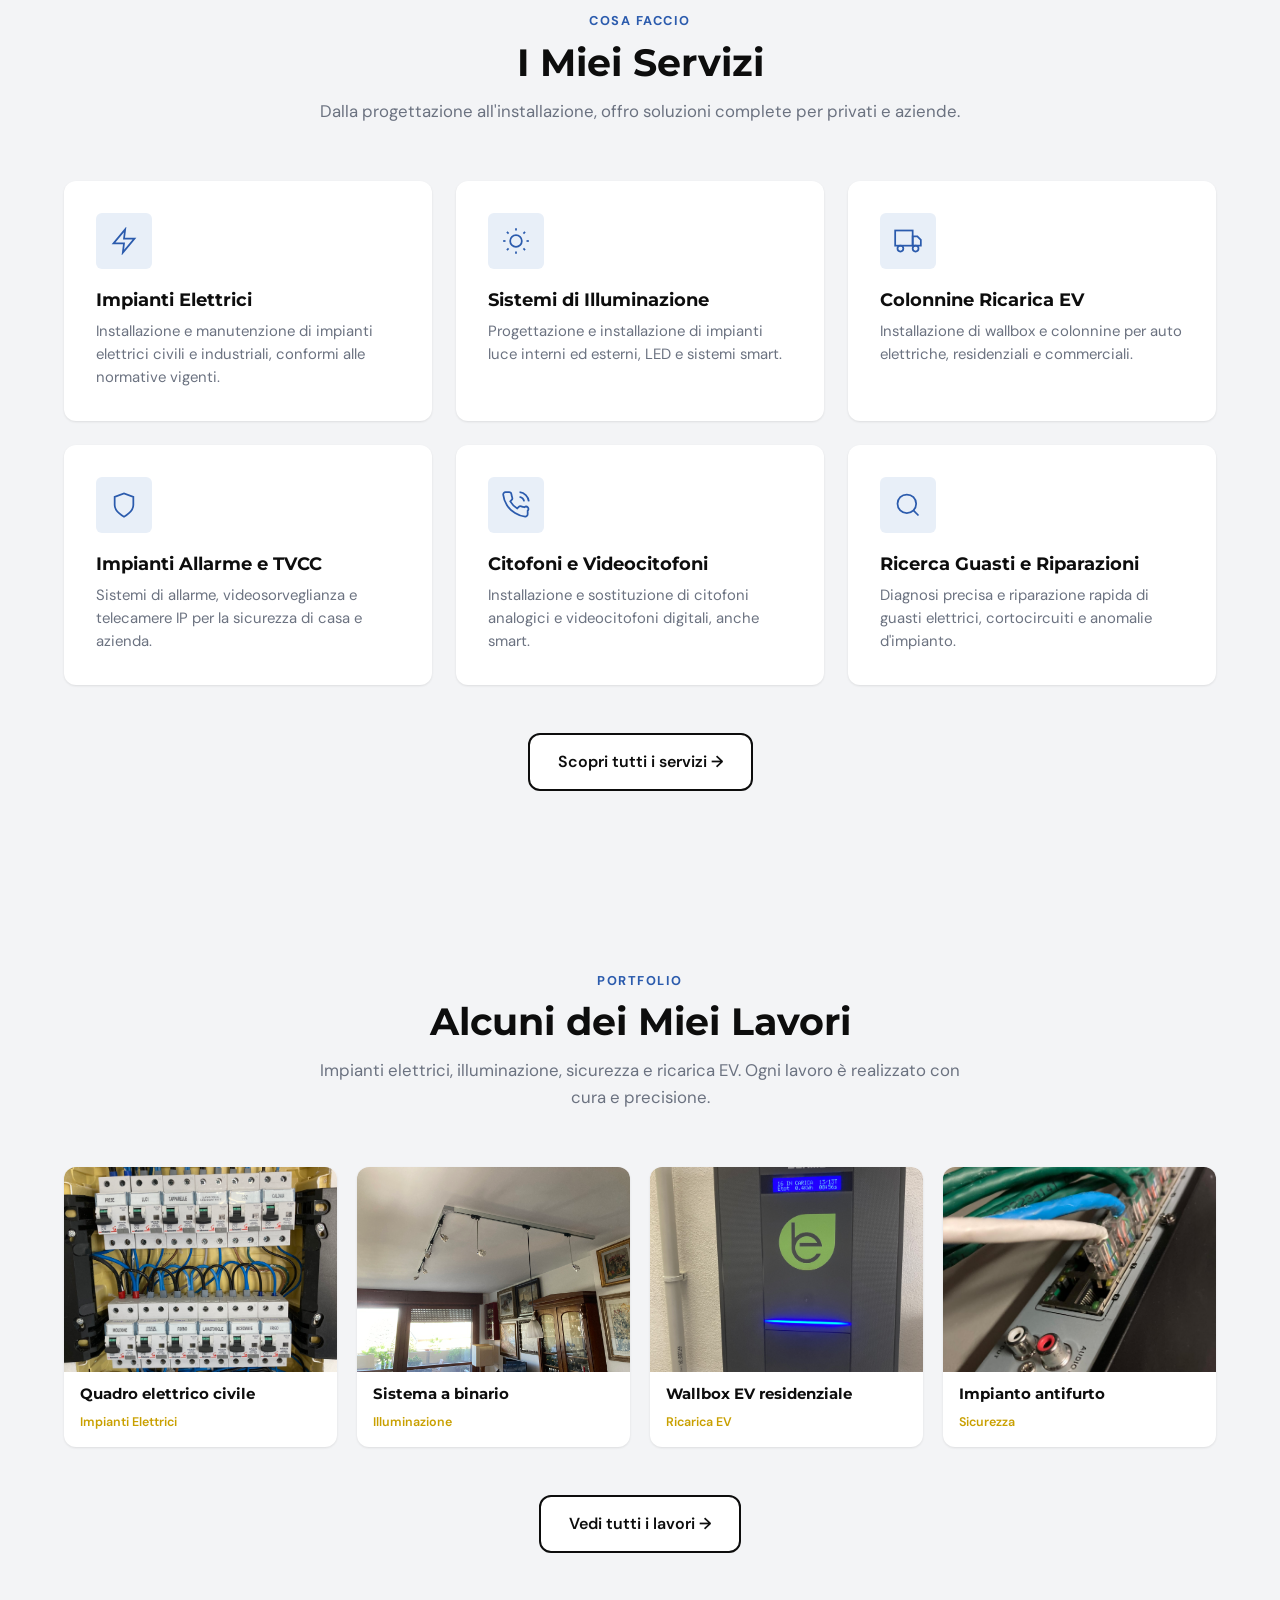
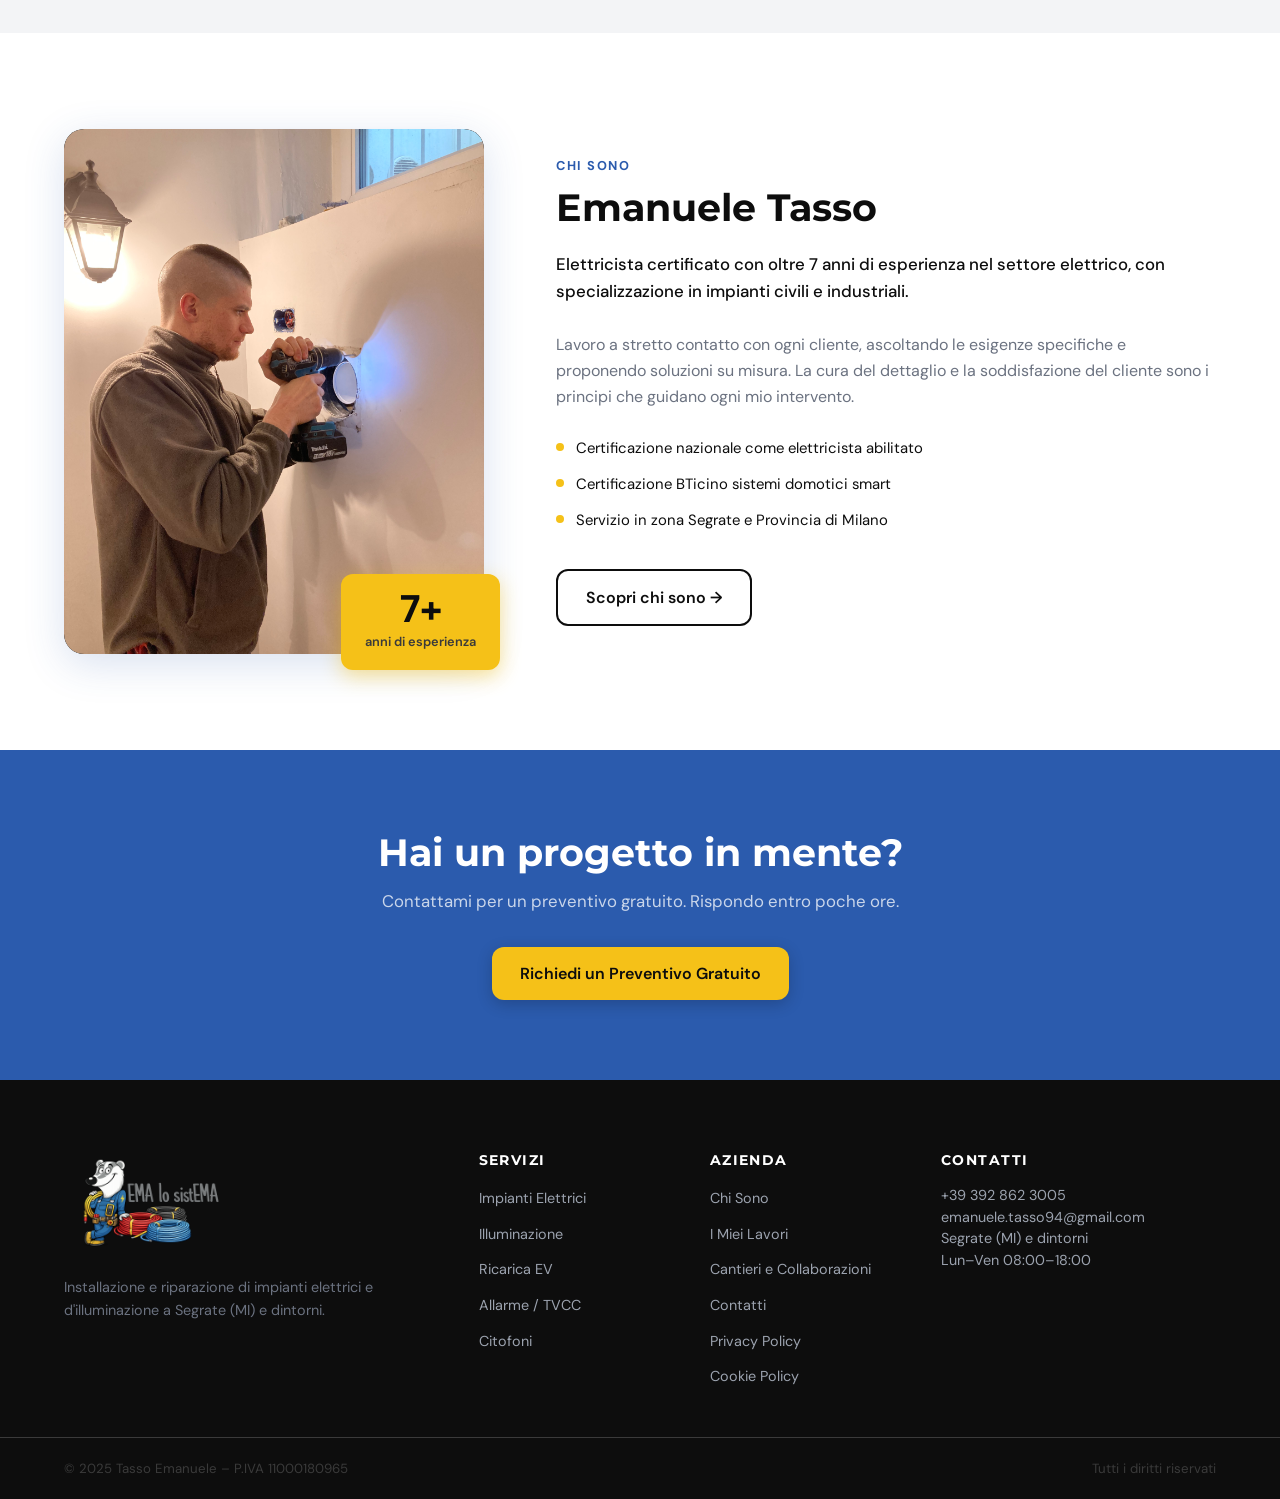
==== commit e016ad71: "Orario lun-ven ovunque e rimozione "Allarmi antincendio" dai servizi - Lun–Sab -> Lun–Ven in footer " ====
--- a/index.html
+++ b/index.html
@@ -38,7 +38,7 @@
     "openingHoursSpecification": [
       {
         "@type": "OpeningHoursSpecification",
-        "dayOfWeek": ["Monday","Tuesday","Wednesday","Thursday","Friday","Saturday"],
+        "dayOfWeek": ["Monday","Tuesday","Wednesday","Thursday","Friday"],
         "opens": "08:00",
         "closes": "18:00"
       }
@@ -331,7 +331,7 @@
         <p><a href="tel:+393928623005">+39 392 862 3005</a></p>
         <p><a href="mailto:emanuele.tasso94@gmail.com">emanuele.tasso94@gmail.com</a></p>
         <p>Segrate (MI) e dintorni</p>
-        <p>Lun–Sab 08:00–18:00</p>
+        <p>Lun–Ven 08:00–18:00</p>
       </div>
     </div>
     <div class="footer-bottom">
--- a/css/style.css
+++ b/css/style.css
@@ -837,6 +837,8 @@
   border-color: rgba(43,91,173,.18);
 }
 .value-props--light .value-icon svg { stroke: var(--blue); }
+.value-props--light .value-card h3 { color: var(--dark); }
+.value-props--light .value-card p { color: var(--gray-500); }
 .value-props--light .value-card:hover .value-icon {
   border-color: var(--blue);
   background: #DDE8F6;
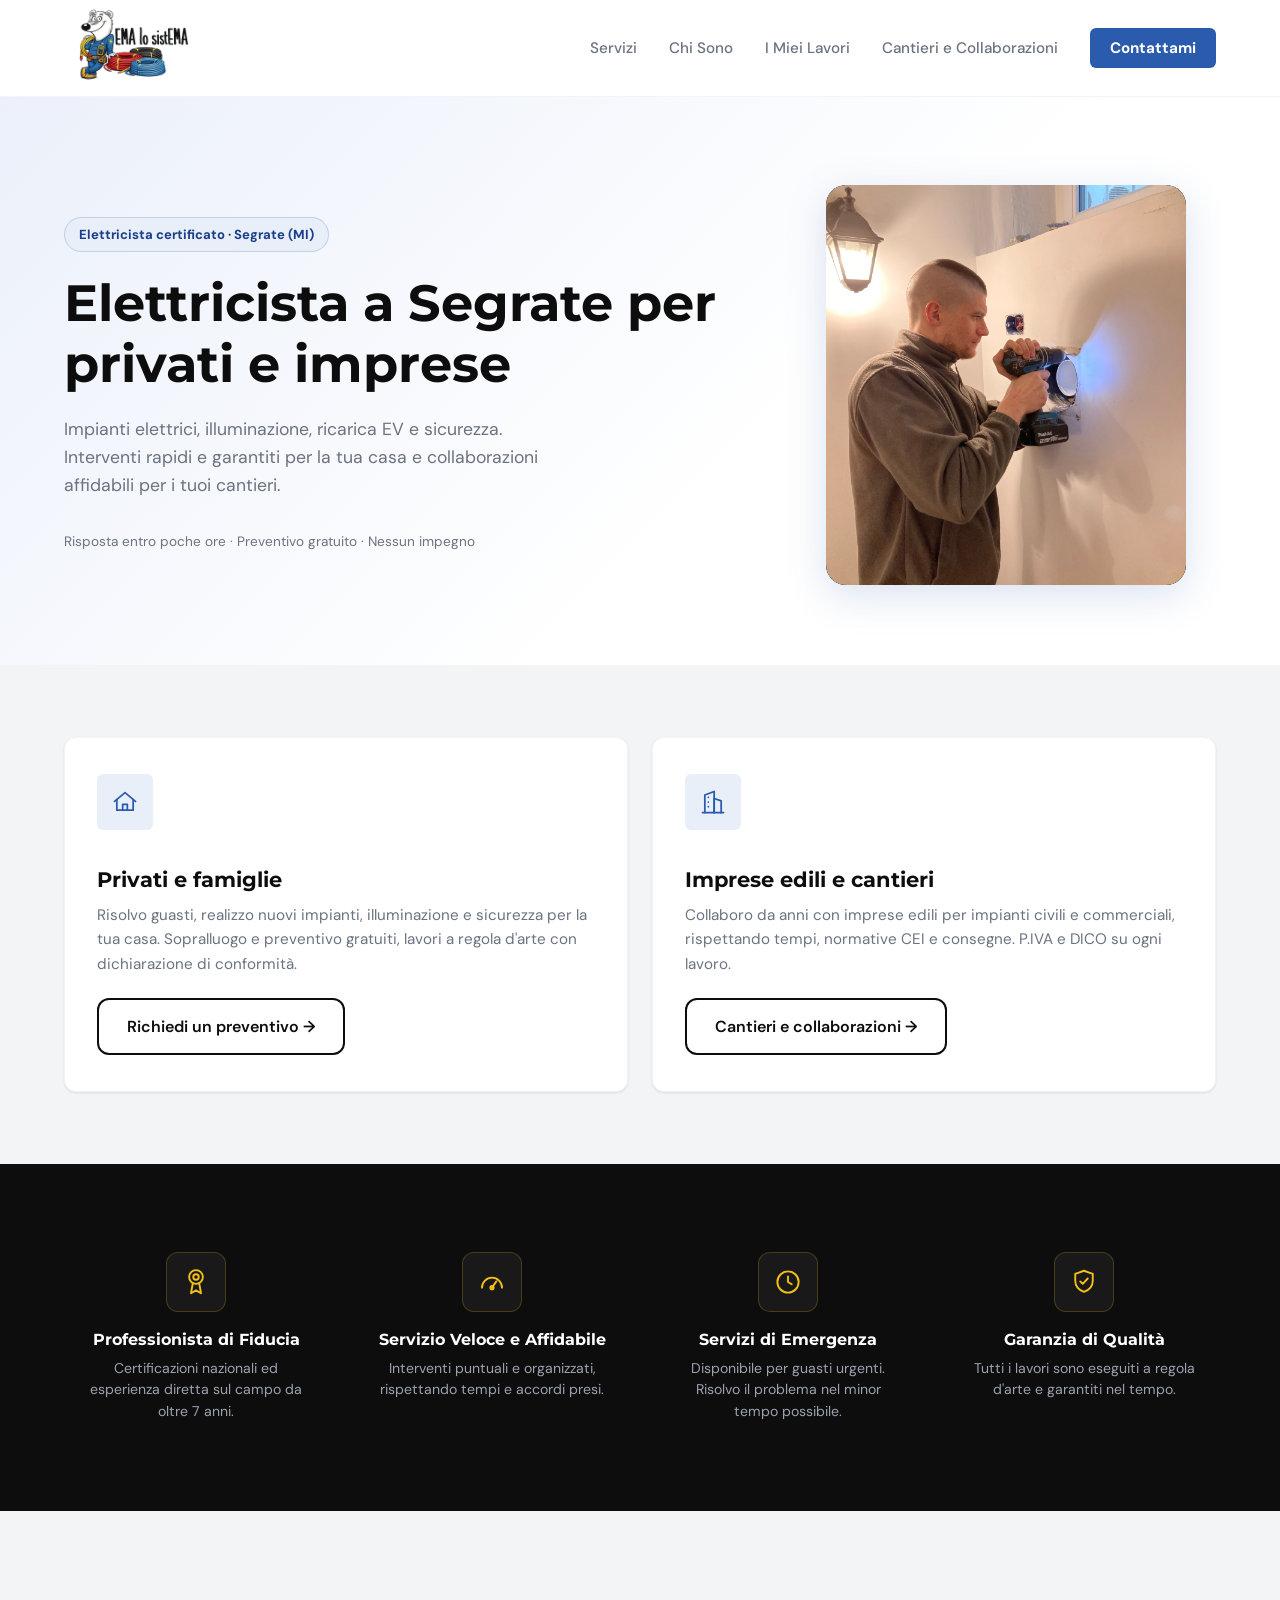
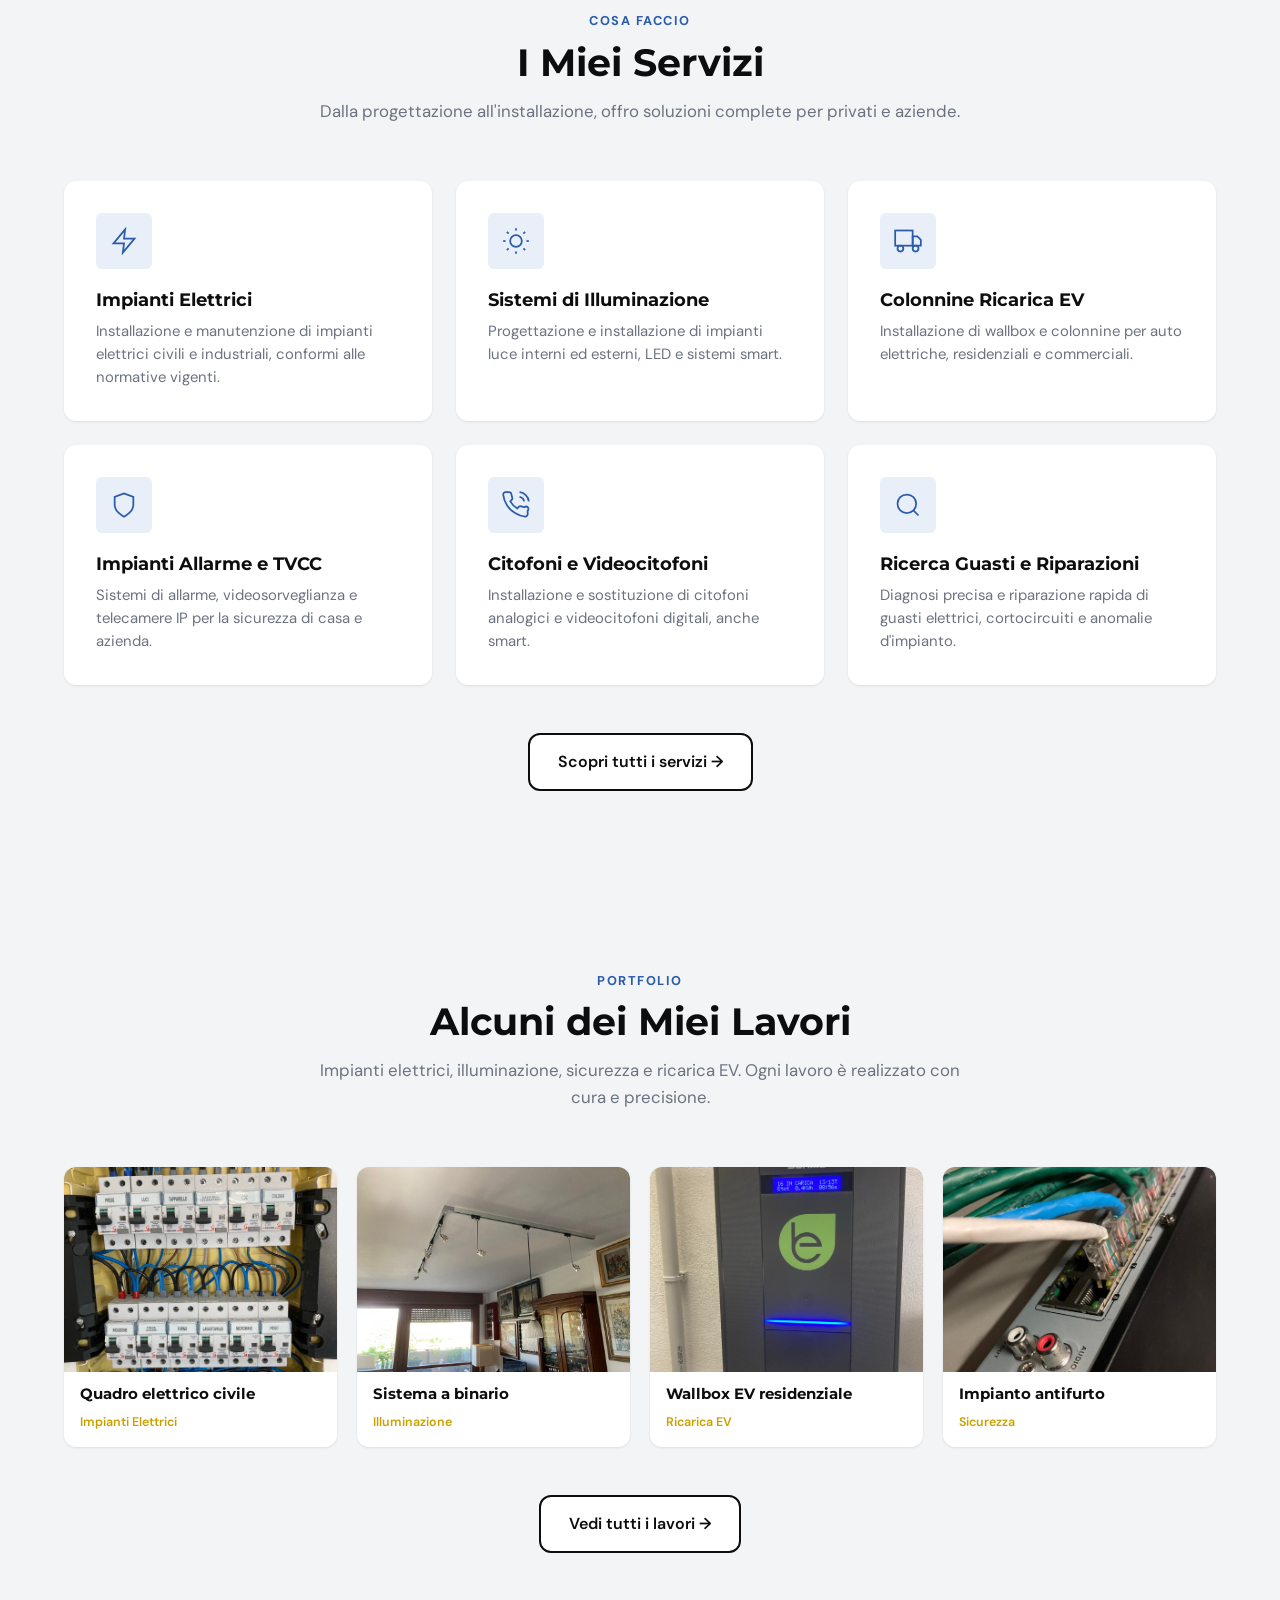
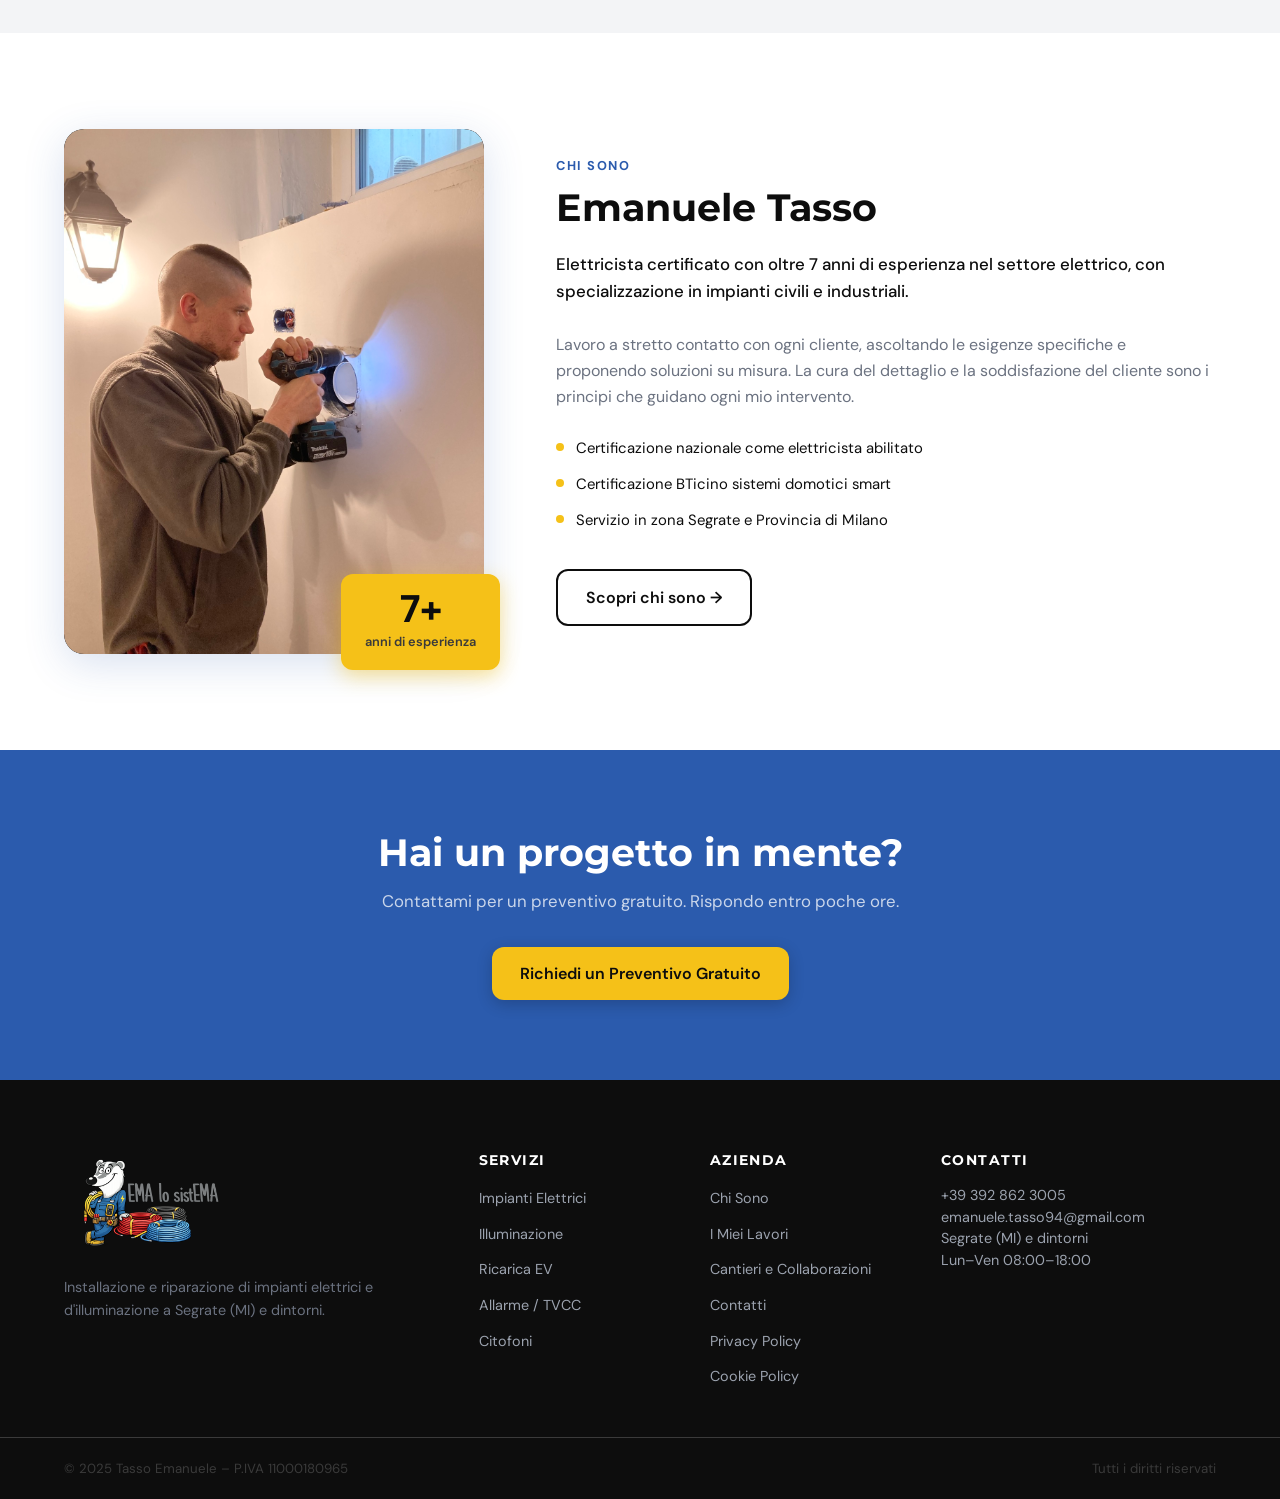
==== commit 6fe8a552: "SEO: aggiorna URL/image/logo del JSON-LD al dominio www.emalosistema.it Co-Authored-By: Claude Opus " ====
--- a/index.html
+++ b/index.html
@@ -15,9 +15,9 @@
     "@context": "https://schema.org",
     "@type": "Electrician",
     "name": "Ema Lo Sistema – Emanuele Tasso",
-    "image": "https://biancafalcone95.github.io/EmaLoSistEMA/images/profilo.jpg",
-    "logo": "https://biancafalcone95.github.io/EmaLoSistEMA/images/logo.png",
-    "url": "https://biancafalcone95.github.io/EmaLoSistEMA/",
+    "image": "https://www.emalosistema.it/images/profilo.jpg",
+    "logo": "https://www.emalosistema.it/images/logo.png",
+    "url": "https://www.emalosistema.it/",
     "telephone": "+39 392 862 3005",
     "email": "emanuele.tasso94@gmail.com",
     "priceRange": "€€",
--- a/css/style.css
+++ b/css/style.css
@@ -967,6 +967,108 @@
   flex-wrap: wrap;
 }
 
+/* ---- Portfolio: gallery badge + lightbox ---- */
+.portfolio-item { cursor: pointer; position: relative; }
+.gallery-badge {
+  position: absolute;
+  top: 10px;
+  right: 10px;
+  z-index: 2;
+  display: flex;
+  align-items: center;
+  gap: 5px;
+  background: rgba(13,13,13,.72);
+  color: var(--white);
+  font-size: .78rem;
+  font-weight: 600;
+  padding: 4px 10px;
+  border-radius: 100px;
+  pointer-events: none;
+}
+.gallery-badge svg { width: 14px; height: 14px; stroke: var(--white); }
+
+body.lb-open { overflow: hidden; }
+.lightbox {
+  position: fixed;
+  inset: 0;
+  z-index: 1000;
+  display: none;
+  align-items: center;
+  justify-content: center;
+  padding: 20px;
+  background: rgba(0,0,0,.92);
+}
+.lightbox.open { display: flex; }
+.lb-figure {
+  margin: 0;
+  max-width: 1000px;
+  display: flex;
+  flex-direction: column;
+  align-items: center;
+  gap: 12px;
+}
+.lb-img {
+  max-width: 100%;
+  max-height: 82vh;
+  object-fit: contain;
+  border-radius: var(--radius-md);
+  box-shadow: 0 10px 40px rgba(0,0,0,.5);
+}
+.lb-caption { display: flex; align-items: center; gap: 14px; color: var(--white); font-size: .95rem; }
+.lb-title { font-weight: 600; }
+.lb-counter { color: var(--gray-400); font-size: .85rem; }
+.lb-close {
+  position: absolute;
+  top: 14px;
+  right: 20px;
+  background: none;
+  border: none;
+  color: var(--white);
+  font-size: 2.4rem;
+  line-height: 1;
+  cursor: pointer;
+}
+.lb-prev, .lb-next {
+  position: absolute;
+  top: 50%;
+  transform: translateY(-50%);
+  width: 52px;
+  height: 52px;
+  border: none;
+  border-radius: 50%;
+  background: rgba(255,255,255,.12);
+  color: var(--white);
+  font-size: 2rem;
+  line-height: 1;
+  cursor: pointer;
+  display: flex;
+  align-items: center;
+  justify-content: center;
+  transition: background var(--transition);
+}
+.lb-prev { left: 16px; }
+.lb-next { right: 16px; }
+.lb-prev:hover, .lb-next:hover { background: rgba(255,255,255,.25); }
+@media (max-width: 768px) {
+  .lb-prev, .lb-next { width: 44px; height: 44px; font-size: 1.6rem; }
+  .lb-close { font-size: 2rem; top: 8px; right: 14px; }
+  .lightbox { padding: 10px; }
+}
+
+/* ---- Google review (contatti) ---- */
+.google-review {
+  display: flex;
+  gap: 16px;
+  margin-top: 32px;
+  padding: 24px;
+  background: var(--white);
+  border: 1px solid var(--gray-100);
+  border-radius: var(--radius-md);
+  box-shadow: var(--shadow-sm);
+}
+.google-review strong { display: block; font-size: 1rem; color: var(--dark); margin-bottom: 4px; }
+.google-review p { font-size: .9rem; color: var(--gray-500); line-height: 1.5; margin-bottom: 16px; }
+
 @media (max-width: 768px) {
   .audience-grid { grid-template-columns: 1fr; }
   .why-collab { padding: 64px 0; }
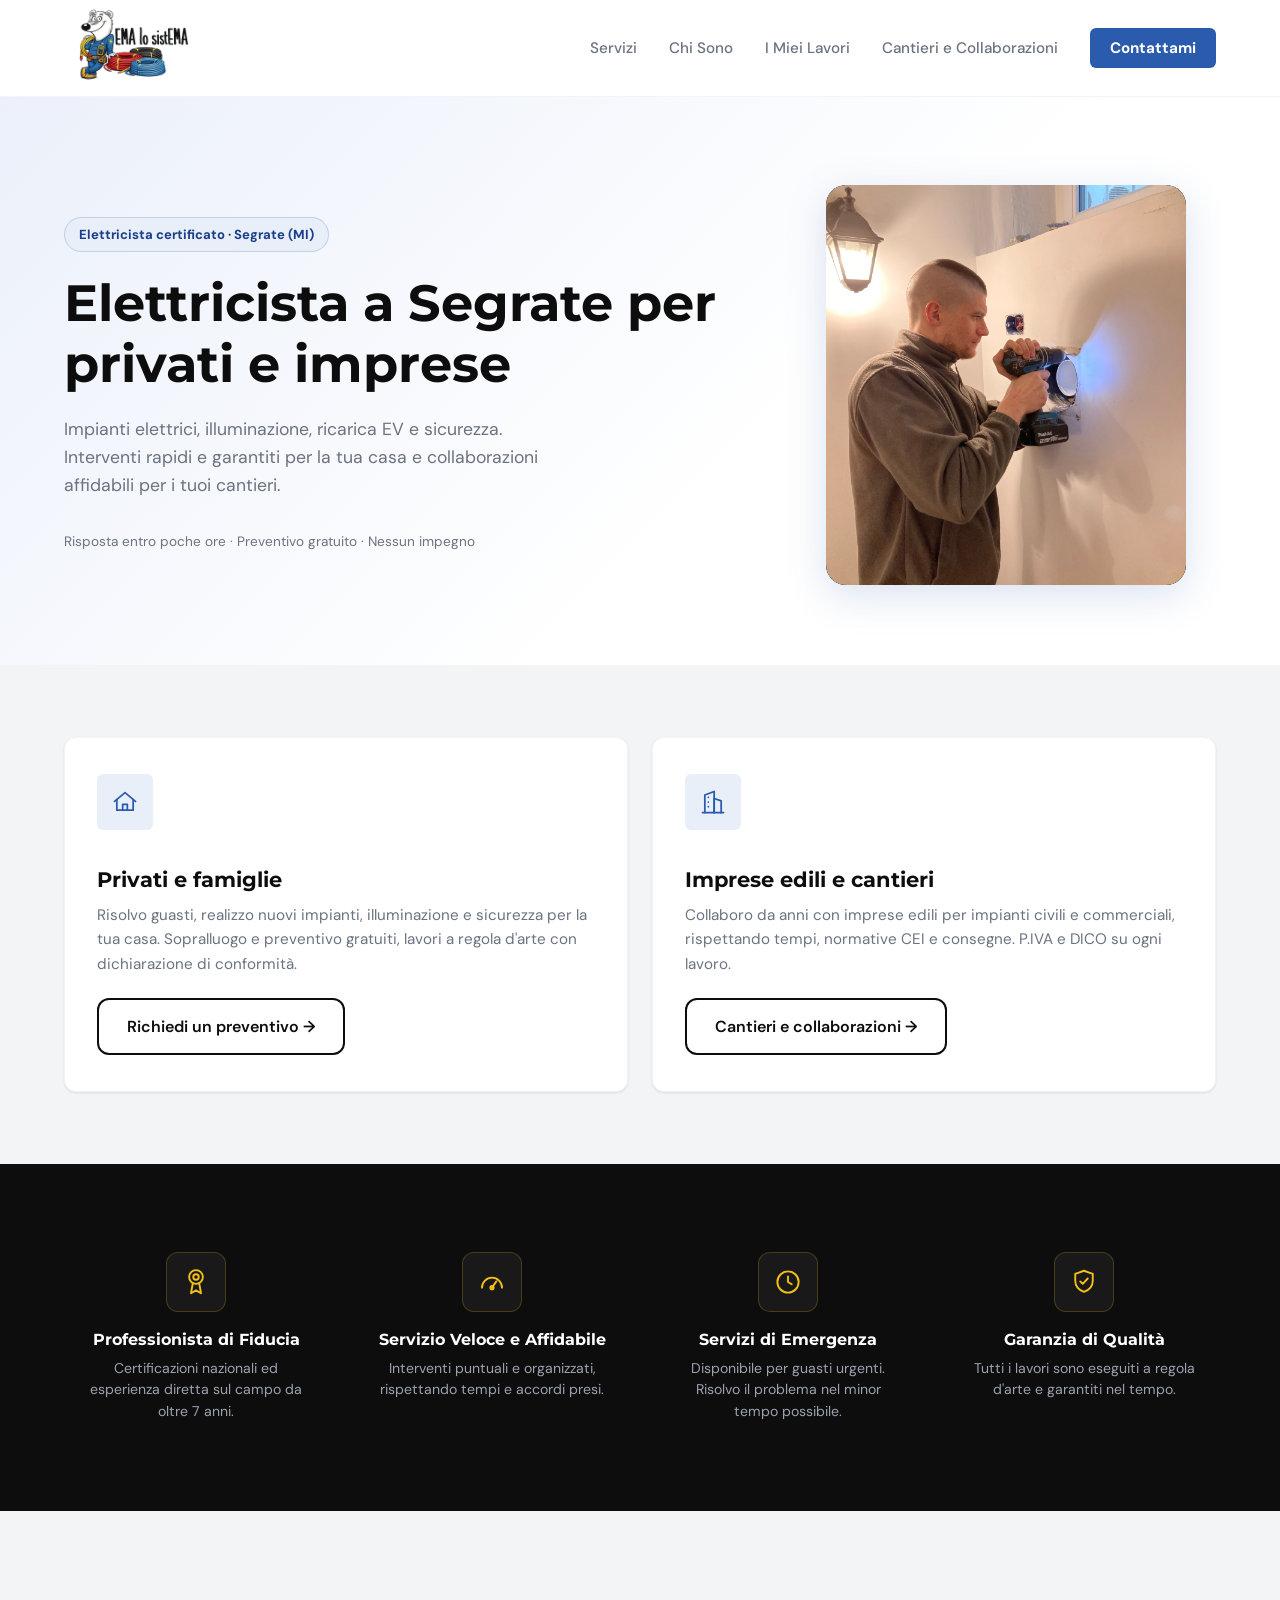
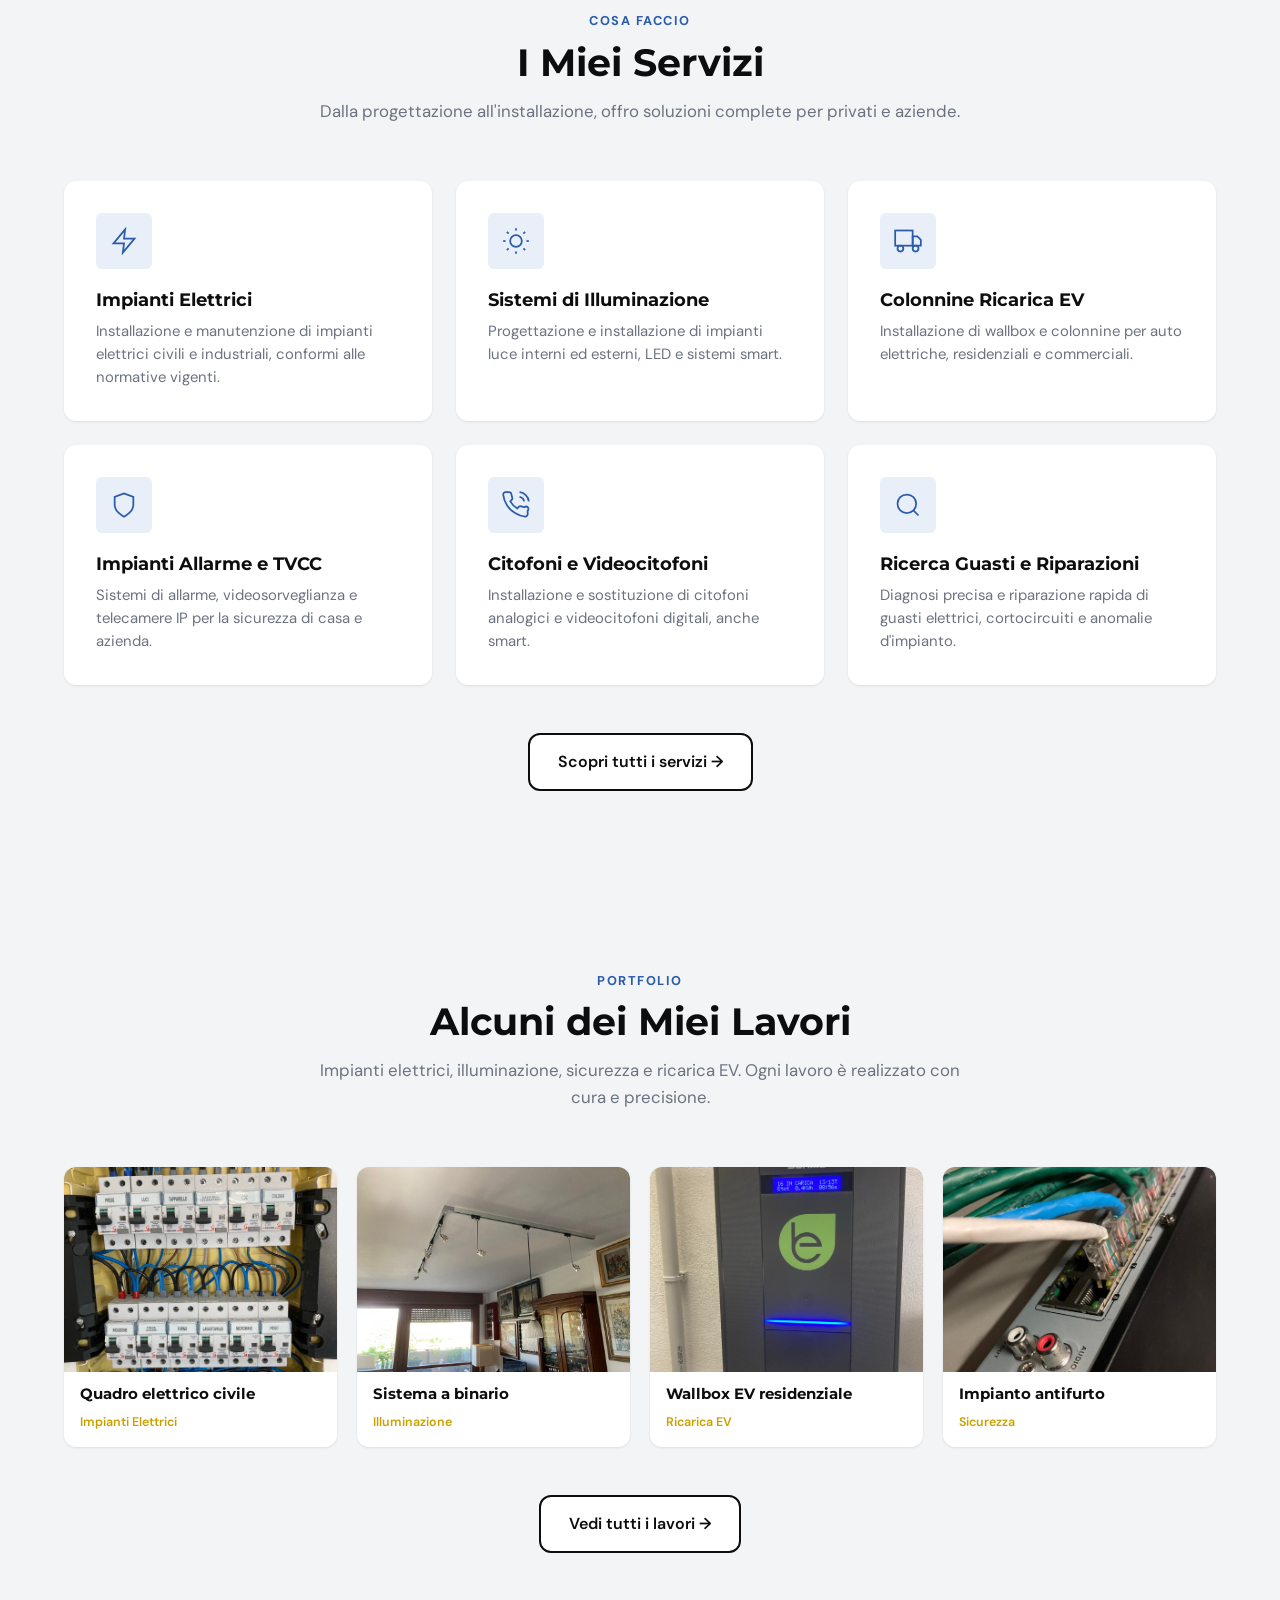
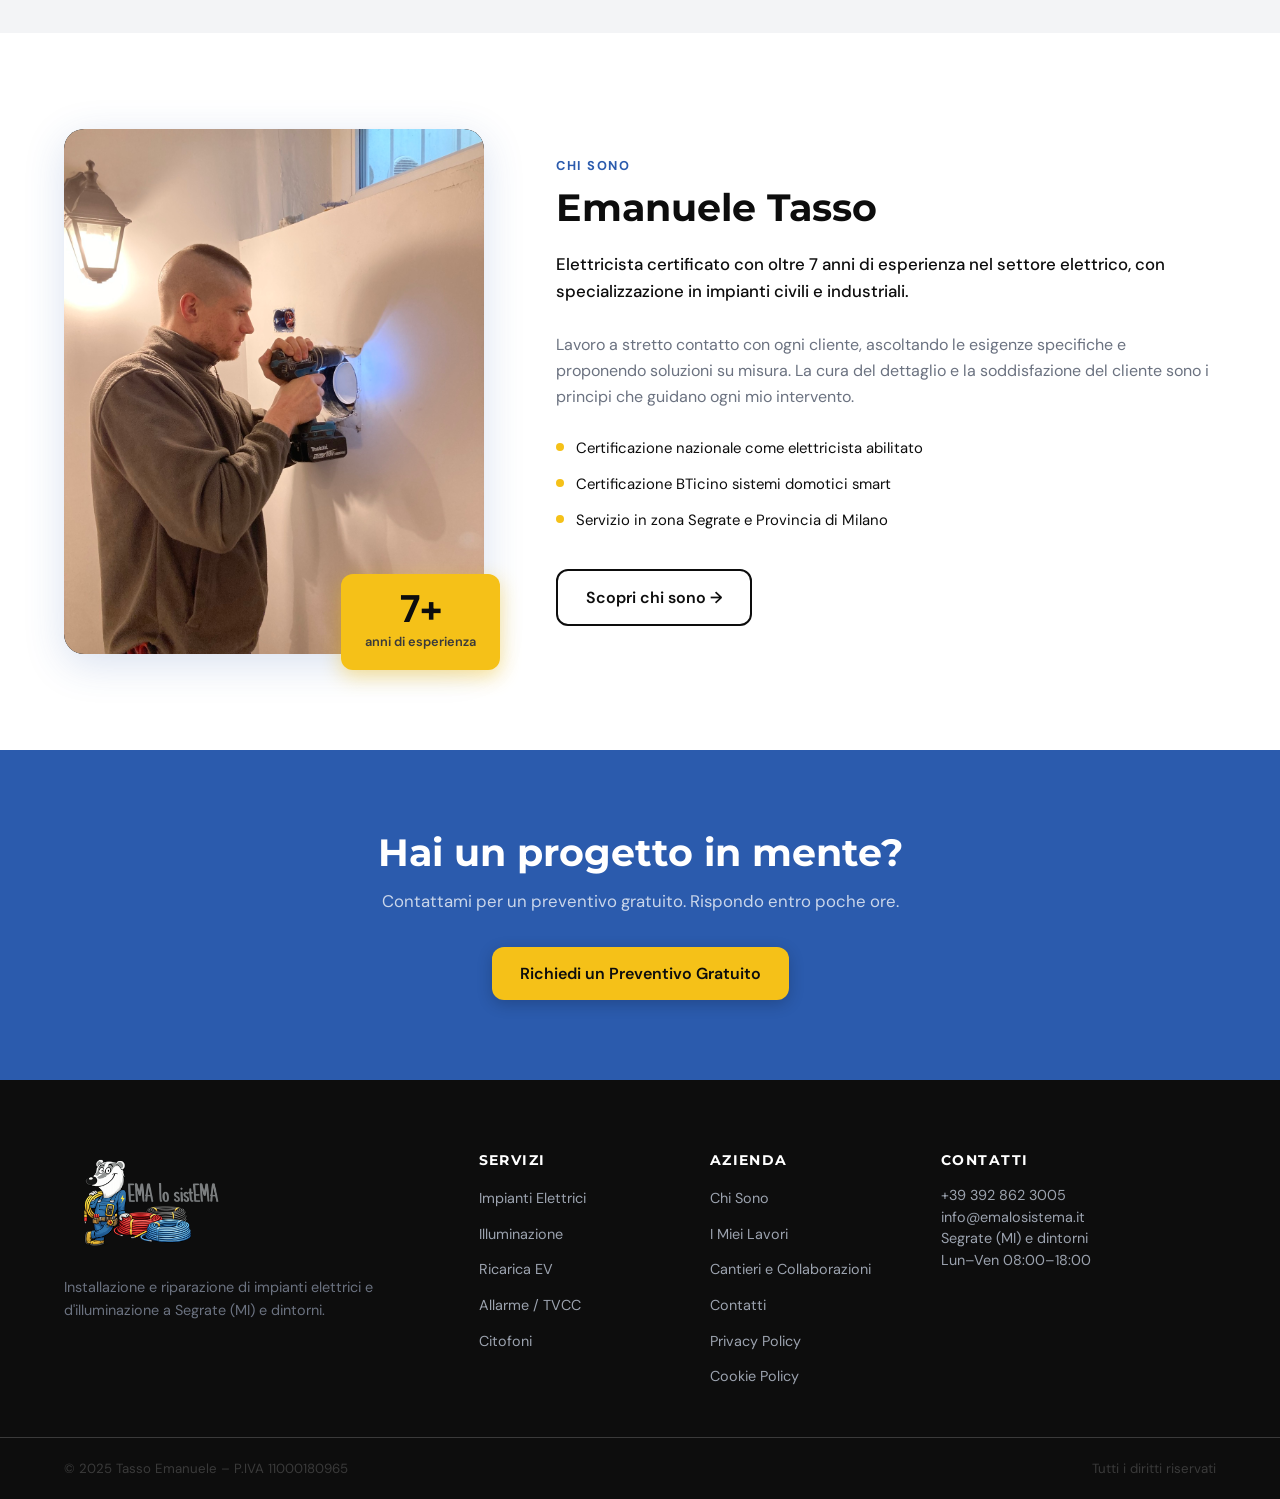
==== commit f94b3185: "Email pubblica a info@emalosistema.it su tutto il sito; telefono form facoltativo - Sostituita l'ema" ====
--- a/index.html
+++ b/index.html
@@ -19,7 +19,7 @@
     "logo": "https://www.emalosistema.it/images/logo.png",
     "url": "https://www.emalosistema.it/",
     "telephone": "+39 392 862 3005",
-    "email": "emanuele.tasso94@gmail.com",
+    "email": "info@emalosistema.it",
     "priceRange": "€€",
     "address": {
       "@type": "PostalAddress",
@@ -329,7 +329,7 @@
       <div class="footer-contact">
         <h4>Contatti</h4>
         <p><a href="tel:+393928623005">+39 392 862 3005</a></p>
-        <p><a href="mailto:emanuele.tasso94@gmail.com">emanuele.tasso94@gmail.com</a></p>
+        <p><a href="mailto:info@emalosistema.it">info@emalosistema.it</a></p>
         <p>Segrate (MI) e dintorni</p>
         <p>Lun–Ven 08:00–18:00</p>
       </div>
--- a/css/style.css
+++ b/css/style.css
@@ -967,6 +967,19 @@
   flex-wrap: wrap;
 }
 
+/* ---- Legal pages (privacy / cookie) ---- */
+.legal { padding: 64px 0 88px; }
+.legal .container { max-width: 820px; }
+.legal h2 { font-size: 1.3rem; margin: 36px 0 12px; color: var(--dark); }
+.legal h2:first-of-type { margin-top: 0; }
+.legal p, .legal li { color: var(--gray-500); line-height: 1.7; font-size: .97rem; }
+.legal p { margin-bottom: 14px; }
+.legal ul { padding-left: 22px; margin-bottom: 14px; list-style: disc; }
+.legal li { margin-bottom: 6px; }
+.legal a { color: var(--blue); font-weight: 600; }
+.legal a:hover { text-decoration: underline; }
+.legal .legal-updated { font-size: .85rem; color: var(--gray-400); margin-top: 32px; }
+
 /* ---- Portfolio: gallery badge + lightbox ---- */
 .portfolio-item { cursor: pointer; position: relative; }
 .gallery-badge {
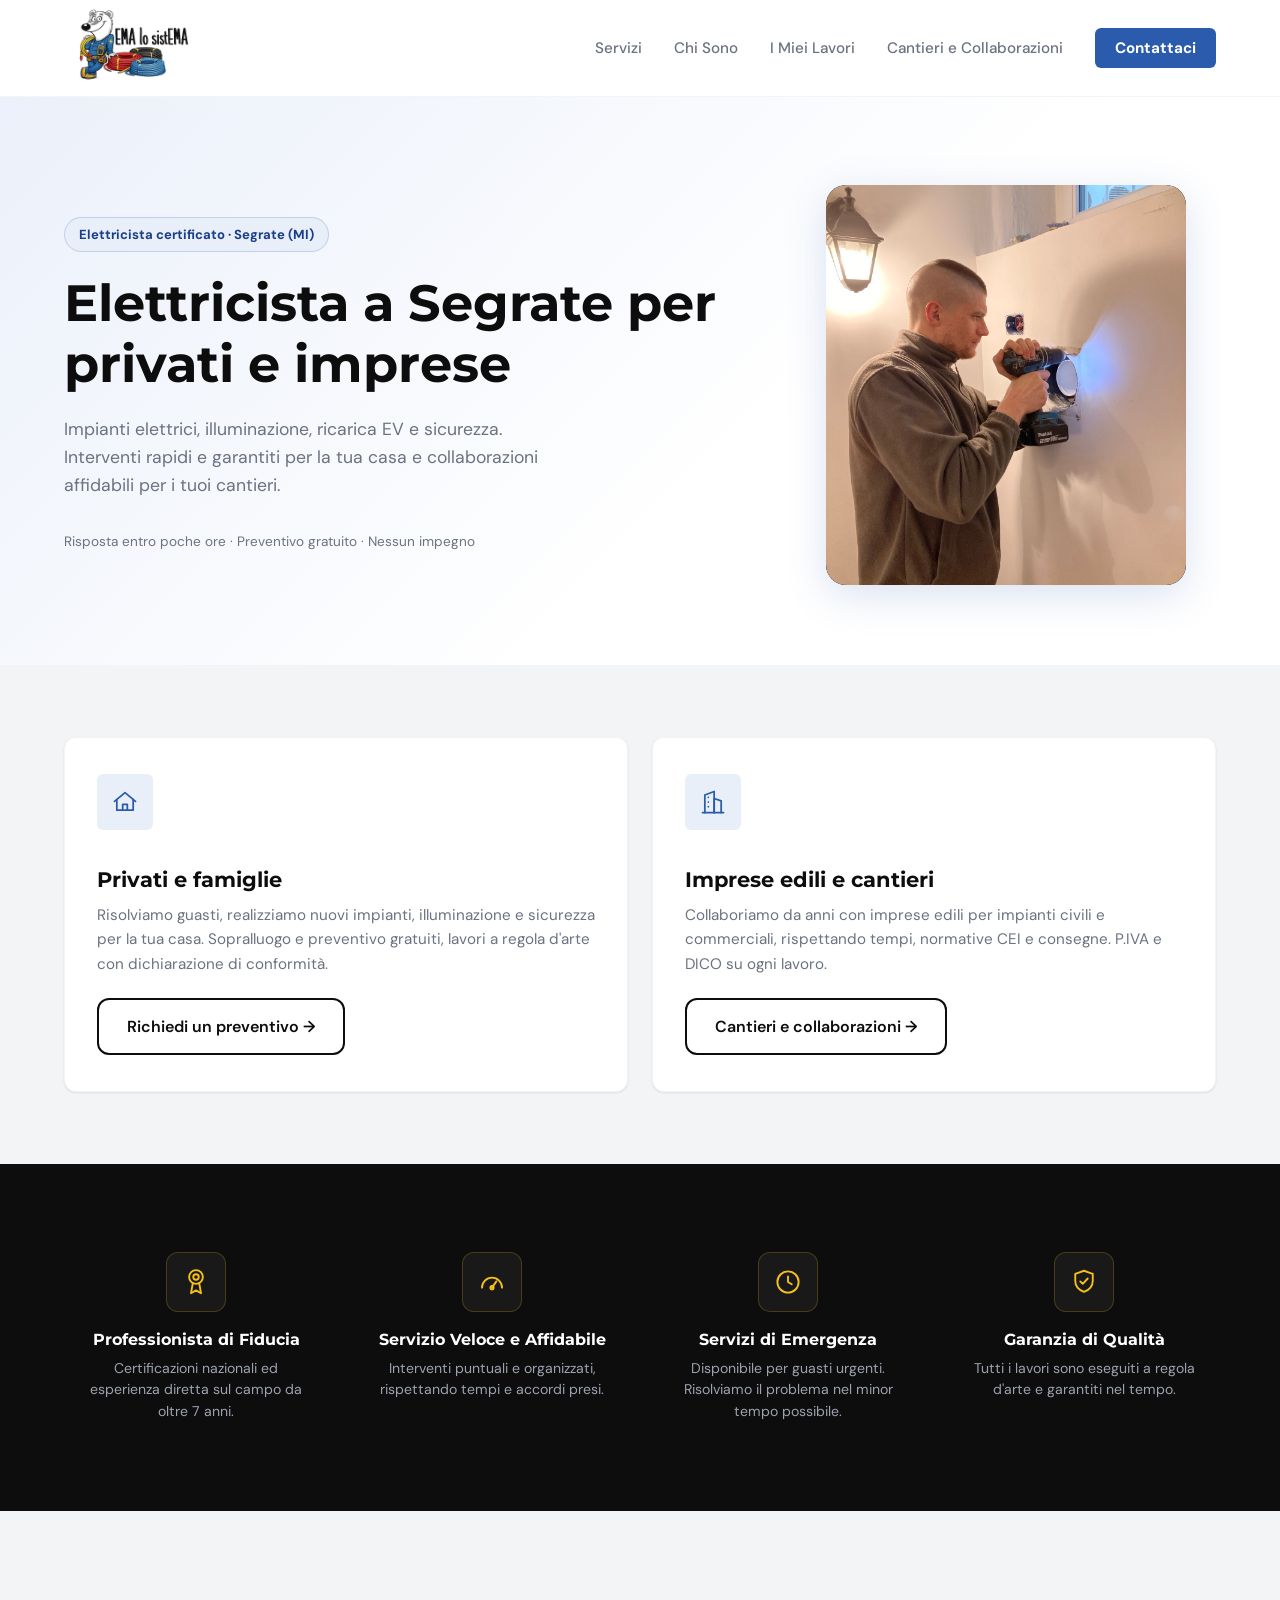
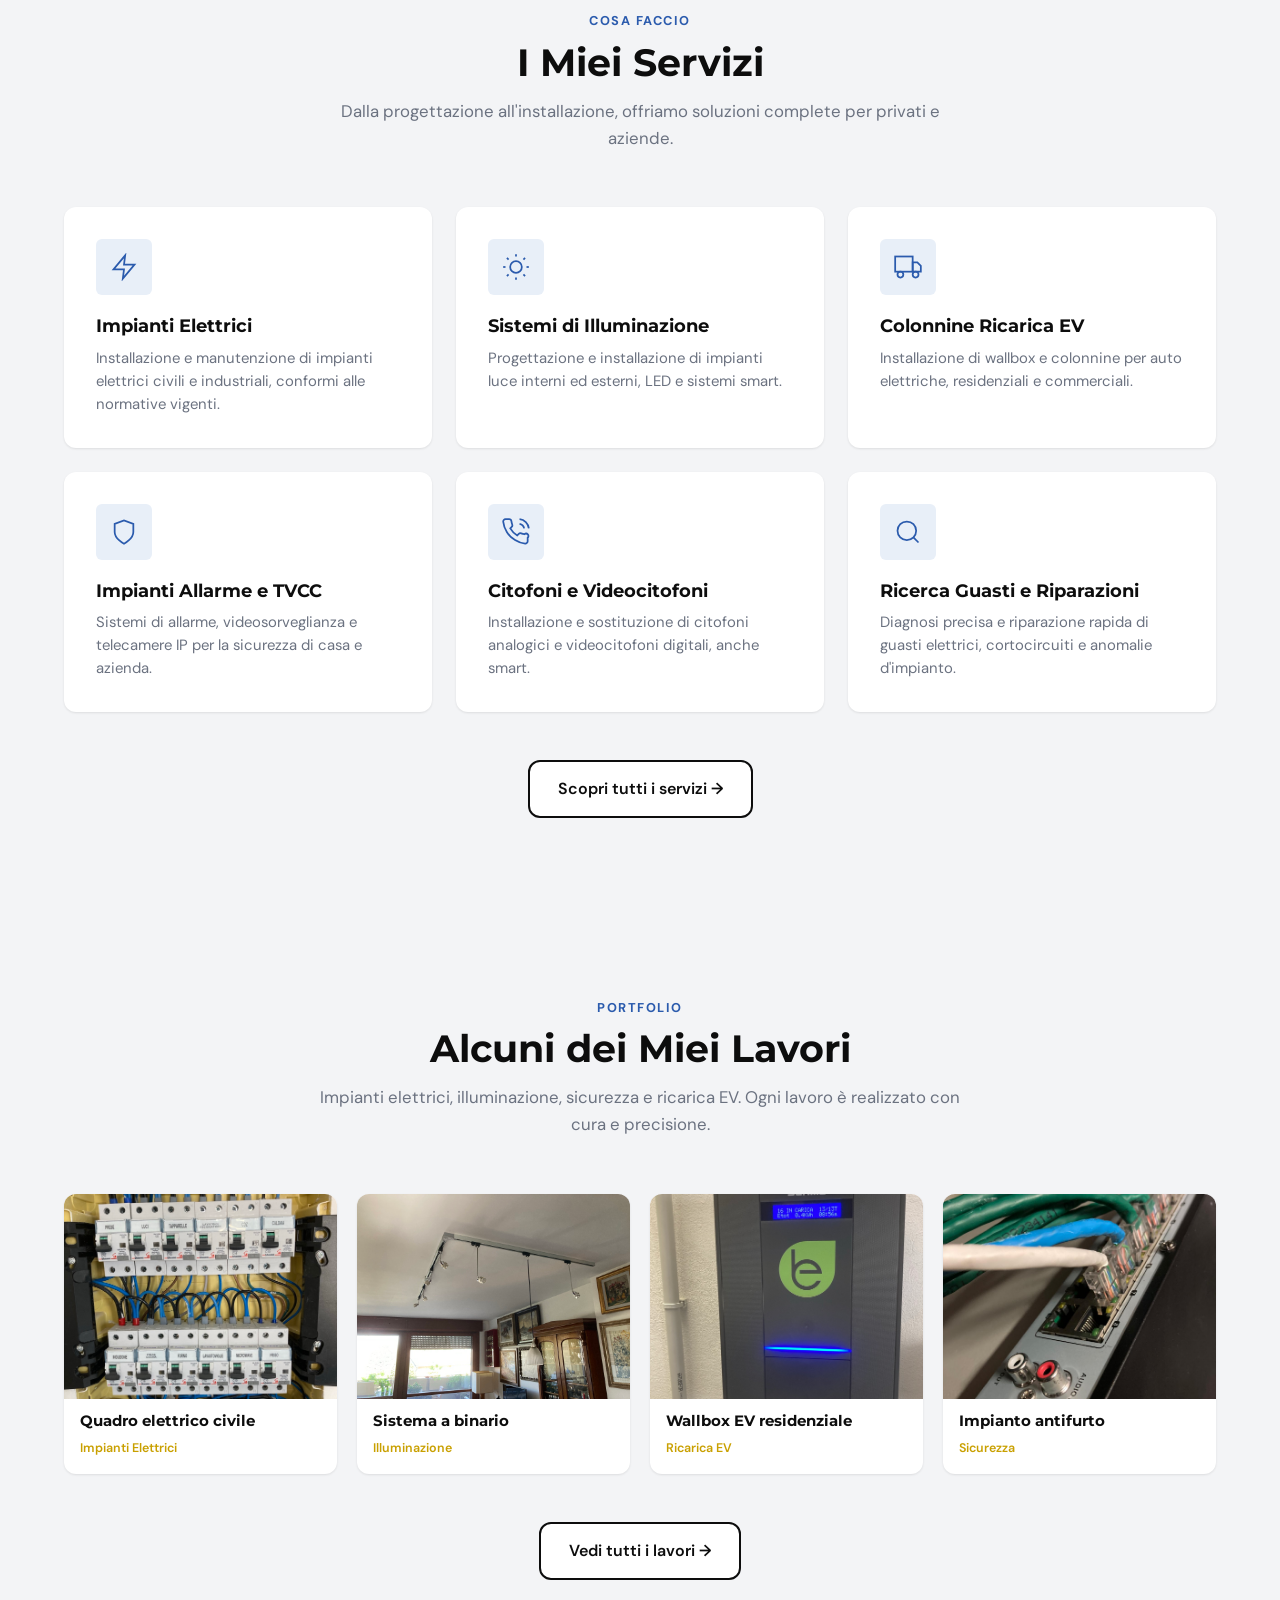
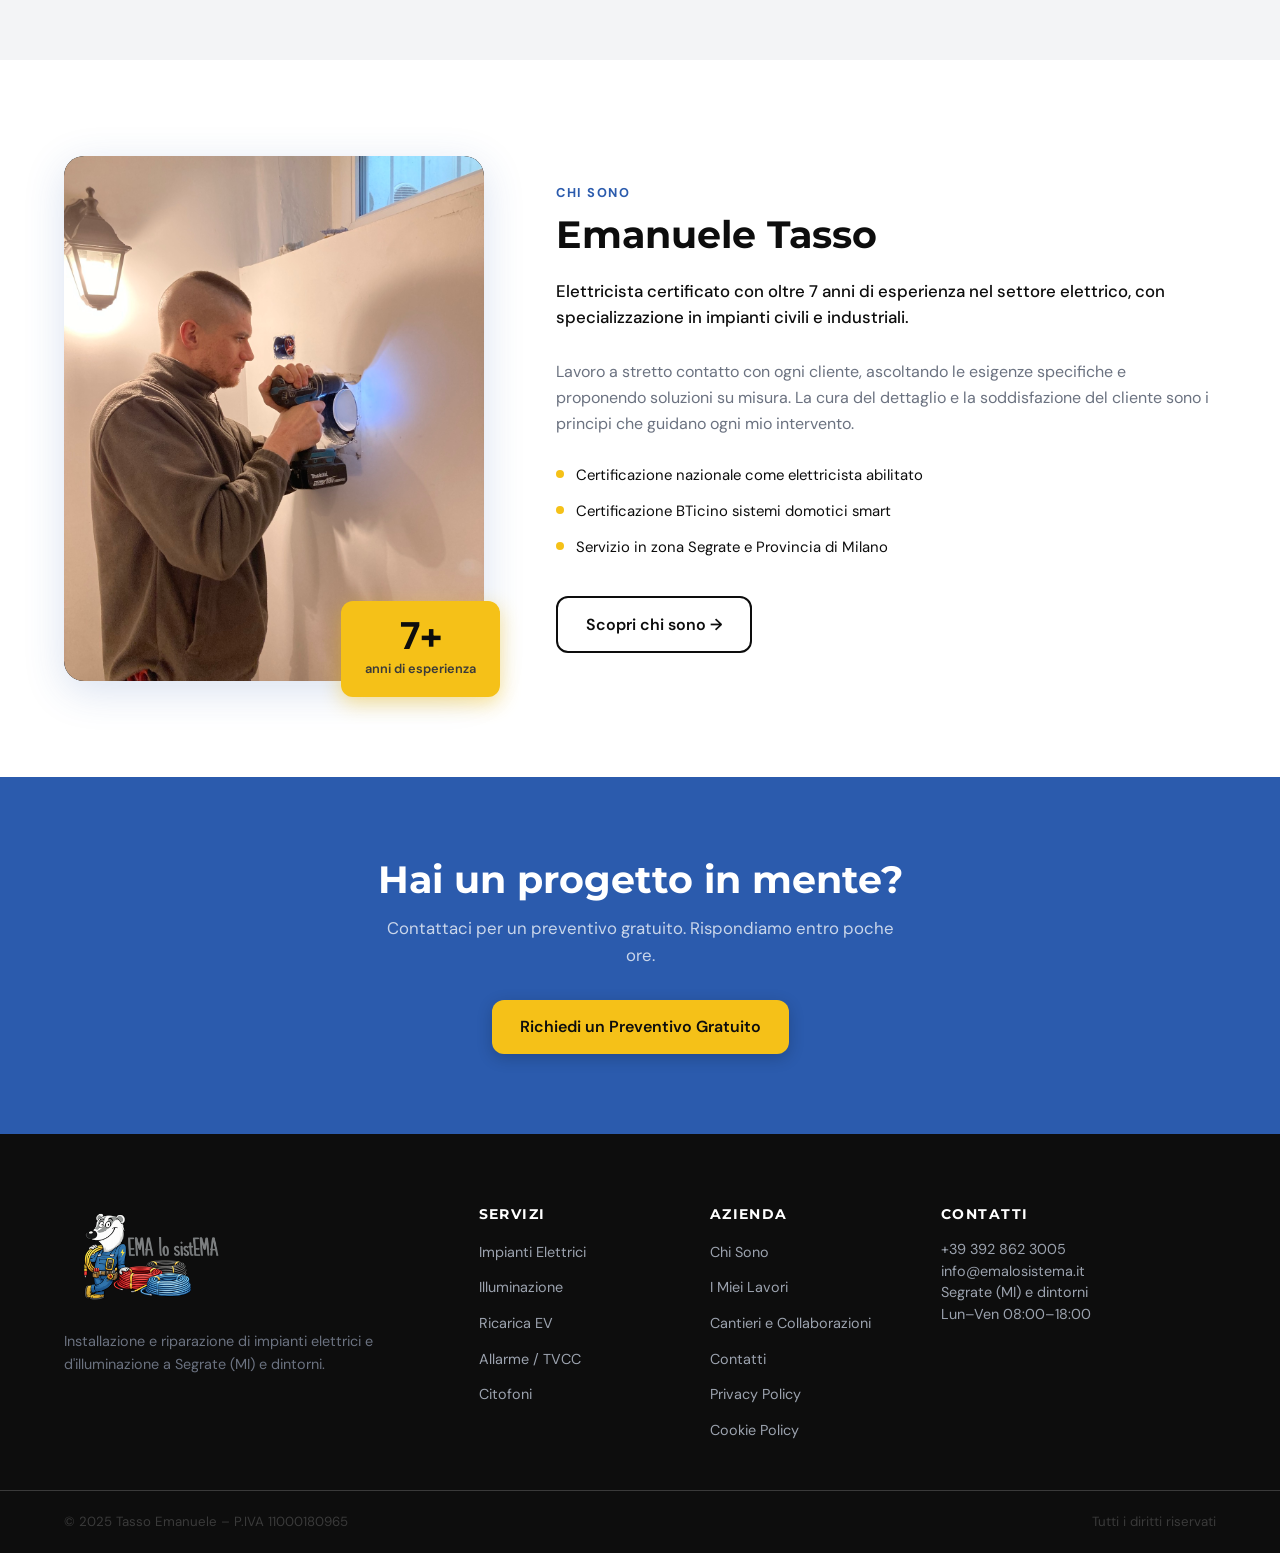
==== commit 113c7c4e: "Converti i testi del sito alla voce plurale/aziendale (eccetto Chi Sono) Home, servizi, portfolio, c" ====
--- a/index.html
+++ b/index.html
@@ -6,6 +6,7 @@
   <meta name="description" content="Ema Lo Sistema – Installazione e riparazione di impianti elettrici e d'illuminazione a Segrate. Contatta Emanuele Tasso, elettricista certificato con oltre 7 anni di esperienza." />
   <meta name="keywords" content="elettricista Segrate, impianti elettrici, illuminazione, colonnine ricarica auto elettriche, impianti allarme, videosorveglianza, citofoni, Emanuele Tasso" />
   <title>Ema Lo Sistema – Elettricista a Segrate</title>
+  <meta name="google-site-verification" content="GrSKJxtIviA-YZ0ra7NazARhCEWOtauSHAJchgoEU5k" />
   <link rel="stylesheet" href="css/style.css" />
   <link rel="preconnect" href="https://fonts.googleapis.com" />
   <link rel="preconnect" href="https://fonts.gstatic.com" crossorigin />
@@ -79,7 +80,7 @@
           <li><a href="chi-siamo.html">Chi Sono</a></li>
           <li><a href="portfolio.html">I Miei Lavori</a></li>
           <li><a href="cantieri-collaborazioni.html">Cantieri e Collaborazioni</a></li>
-          <li><a href="contatti.html" class="nav-cta">Contattami</a></li>
+          <li><a href="contatti.html" class="nav-cta">Contattaci</a></li>
         </ul>
       </nav>
       <button class="burger" id="burger" aria-label="Menu" aria-expanded="false">
@@ -114,7 +115,7 @@
             <svg viewBox="0 0 24 24" fill="none" stroke="currentColor" stroke-width="1.5" stroke-linecap="round" stroke-linejoin="round"><path d="M3 11.5 12 4l9 7.5"/><path d="M5 10v9h14v-9"/><path d="M10 19v-5h4v5"/></svg>
           </div>
           <h3>Privati e famiglie</h3>
-          <p>Risolvo guasti, realizzo nuovi impianti, illuminazione e sicurezza per la tua casa. Sopralluogo e preventivo gratuiti, lavori a regola d'arte con dichiarazione di conformità.</p>
+          <p>Risolviamo guasti, realizziamo nuovi impianti, illuminazione e sicurezza per la tua casa. Sopralluogo e preventivo gratuiti, lavori a regola d'arte con dichiarazione di conformità.</p>
           <a href="contatti.html" class="btn btn-secondary">Richiedi un preventivo →</a>
         </div>
         <div class="audience-card">
@@ -122,7 +123,7 @@
             <svg viewBox="0 0 24 24" fill="none" stroke="currentColor" stroke-width="1.5" stroke-linecap="round" stroke-linejoin="round"><path d="M3 21h18"/><path d="M5 21V6l8-3v18"/><path d="M13 21V9l6 2v10"/><path d="M8 8h0M8 12h0M8 16h0"/></svg>
           </div>
           <h3>Imprese edili e cantieri</h3>
-          <p>Collaboro da anni con imprese edili per impianti civili e commerciali, rispettando tempi, normative CEI e consegne. P.IVA e DICO su ogni lavoro.</p>
+          <p>Collaboriamo da anni con imprese edili per impianti civili e commerciali, rispettando tempi, normative CEI e consegne. P.IVA e DICO su ogni lavoro.</p>
           <a href="cantieri-collaborazioni.html" class="btn btn-secondary">Cantieri e collaborazioni →</a>
         </div>
       </div>
@@ -151,7 +152,7 @@
           <svg viewBox="0 0 24 24" fill="none" stroke="currentColor" stroke-width="1.5" stroke-linecap="round" stroke-linejoin="round"><circle cx="12" cy="12" r="8.5"/><path d="M12 7.5V12l3 1.8"/></svg>
         </div>
         <h3>Servizi di Emergenza</h3>
-        <p>Disponibile per guasti urgenti. Risolvo il problema nel minor tempo possibile.</p>
+        <p>Disponibile per guasti urgenti. Risolviamo il problema nel minor tempo possibile.</p>
       </div>
       <div class="value-card">
         <div class="value-icon">
@@ -169,7 +170,7 @@
       <div class="section-header">
         <span class="section-label">Cosa faccio</span>
         <h2>I Miei Servizi</h2>
-        <p>Dalla progettazione all'installazione, offro soluzioni complete per privati e aziende.</p>
+        <p>Dalla progettazione all'installazione, offriamo soluzioni complete per privati e aziende.</p>
       </div>
       <div class="services-grid">
 
@@ -291,7 +292,7 @@
   <section class="cta-strip">
     <div class="container">
       <h2>Hai un progetto in mente?</h2>
-      <p>Contattami per un preventivo gratuito. Rispondo entro poche ore.</p>
+      <p>Contattaci per un preventivo gratuito. Rispondiamo entro poche ore.</p>
       <a href="contatti.html" class="btn btn-primary">Richiedi un Preventivo Gratuito</a>
     </div>
   </section>
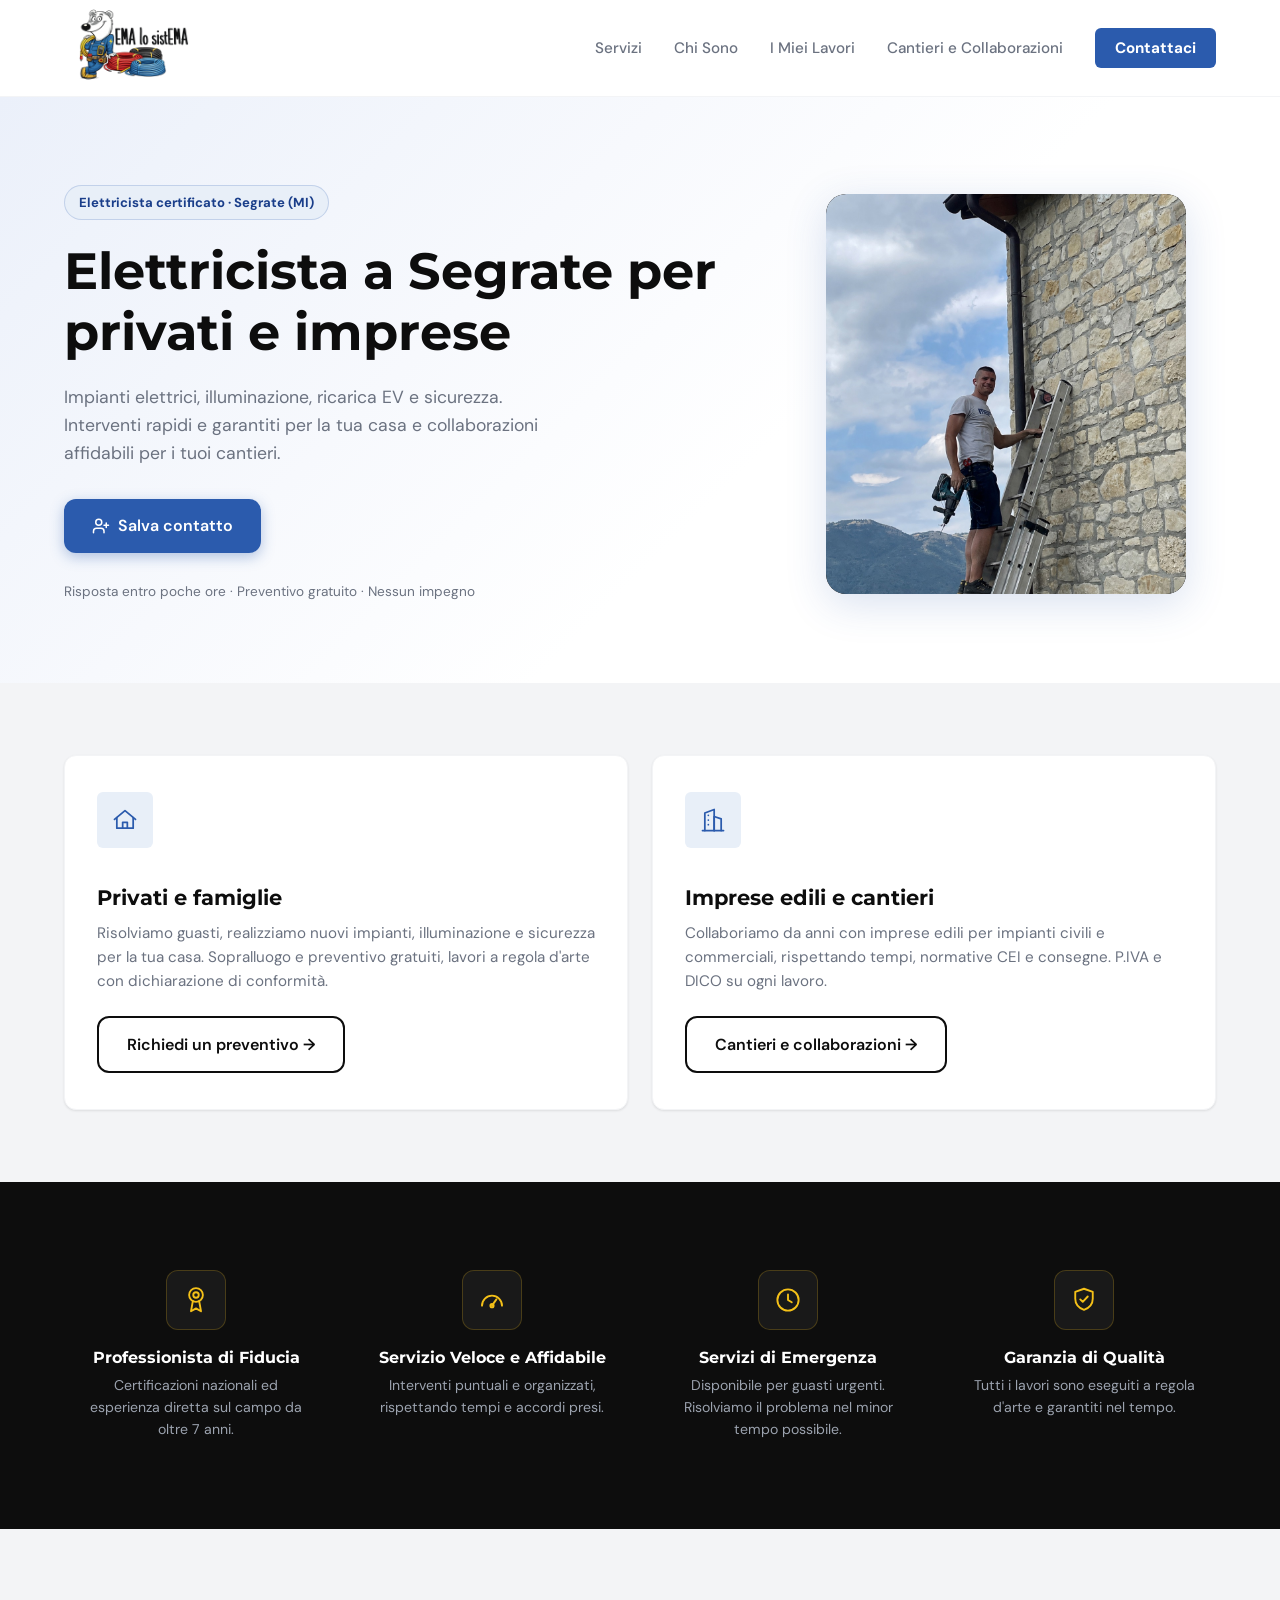
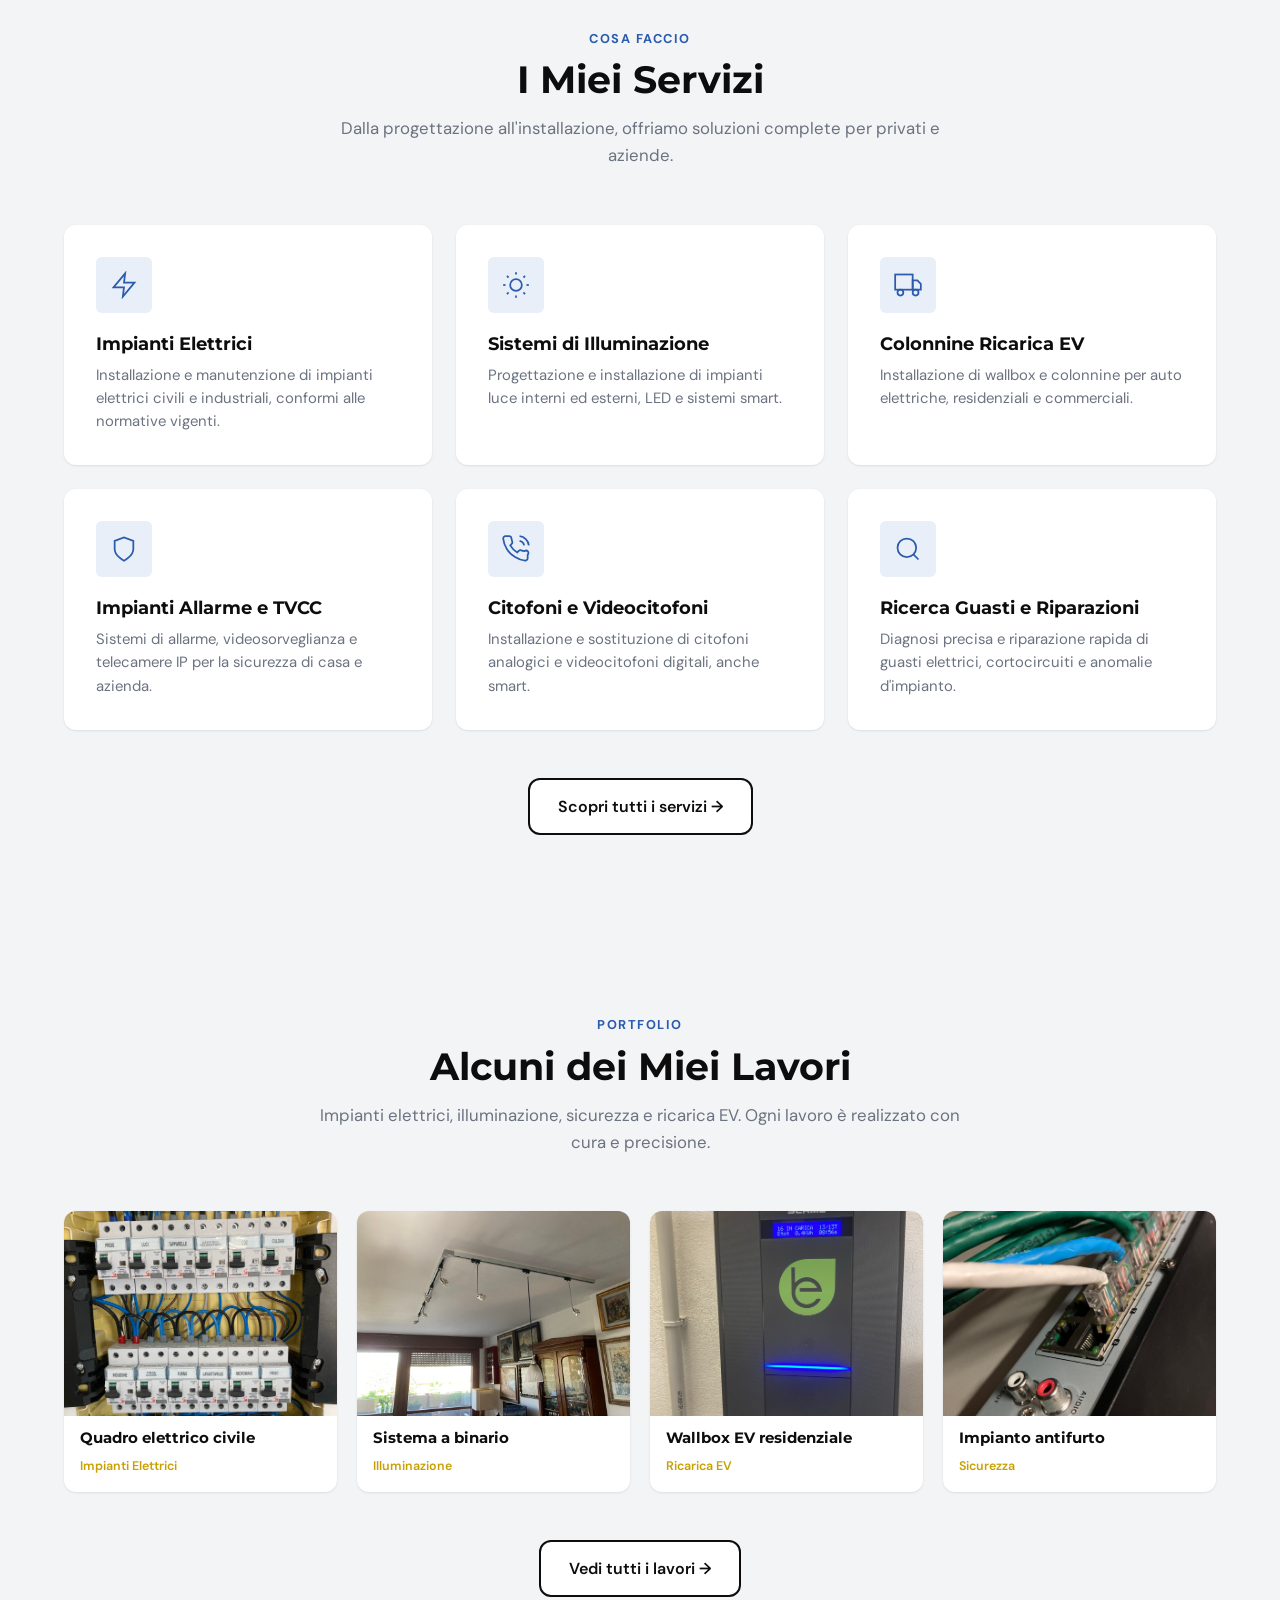
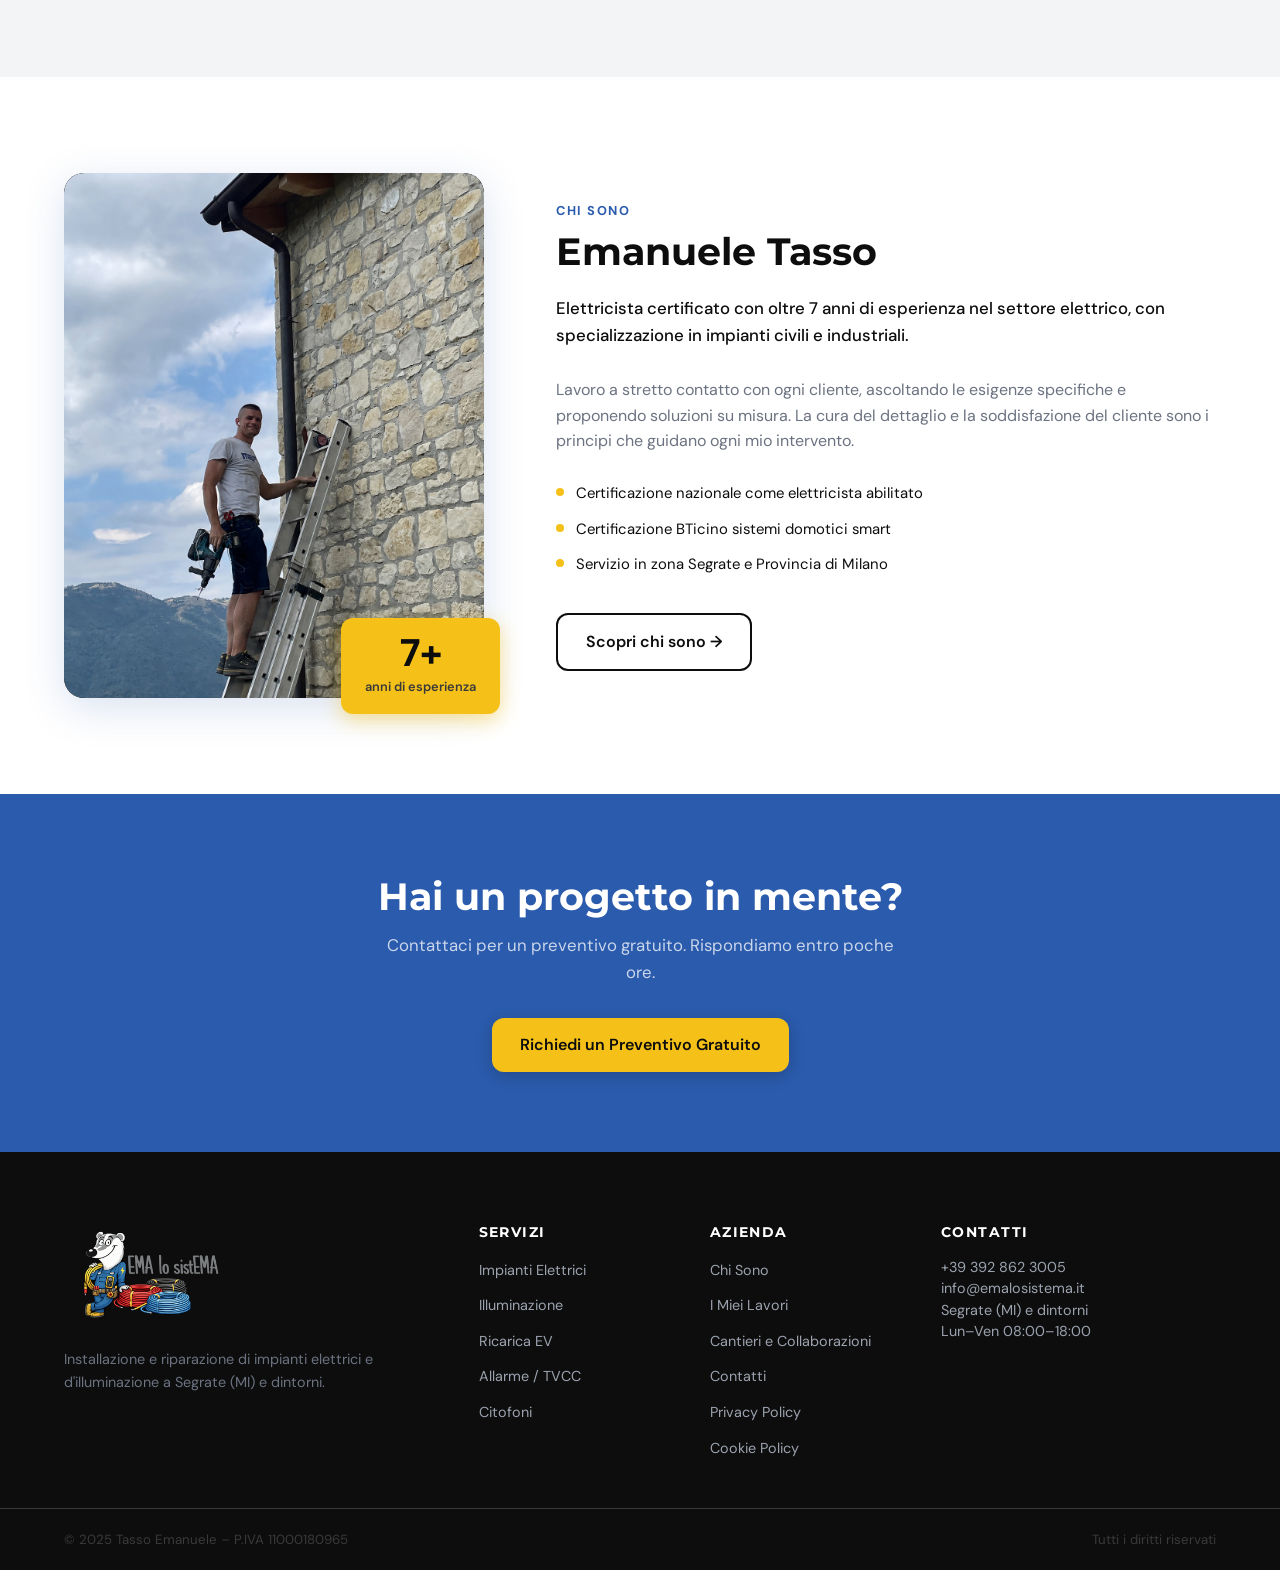
==== commit a2353977: "Aggiungi biglietto da visita (vCard) con pulsante Salva contatto - emanuele-tasso.vcf con recapiti (" ====
--- a/index.html
+++ b/index.html
@@ -96,6 +96,12 @@
         <span class="hero-badge">Elettricista certificato · Segrate (MI)</span>
         <h1>Elettricista a Segrate per privati e imprese</h1>
         <p class="hero-sub">Impianti elettrici, illuminazione, ricarica EV e sicurezza. Interventi rapidi e garantiti per la tua casa e collaborazioni affidabili per i tuoi cantieri.</p>
+        <div class="hero-ctas">
+          <a href="emanuele-tasso.vcf" download class="btn btn-primary">
+            <svg viewBox="0 0 24 24" fill="none" stroke="currentColor" stroke-width="2" stroke-linecap="round" stroke-linejoin="round"><path d="M16 21v-2a4 4 0 0 0-4-4H6a4 4 0 0 0-4 4v2"/><circle cx="9" cy="7" r="4"/><path d="M19 8v6M22 11h-6"/></svg>
+            Salva contatto
+          </a>
+        </div>
         <p class="hero-reassurance">Risposta entro poche ore · Preventivo gratuito · Nessun impegno</p>
       </div>
       <div class="hero-image">
